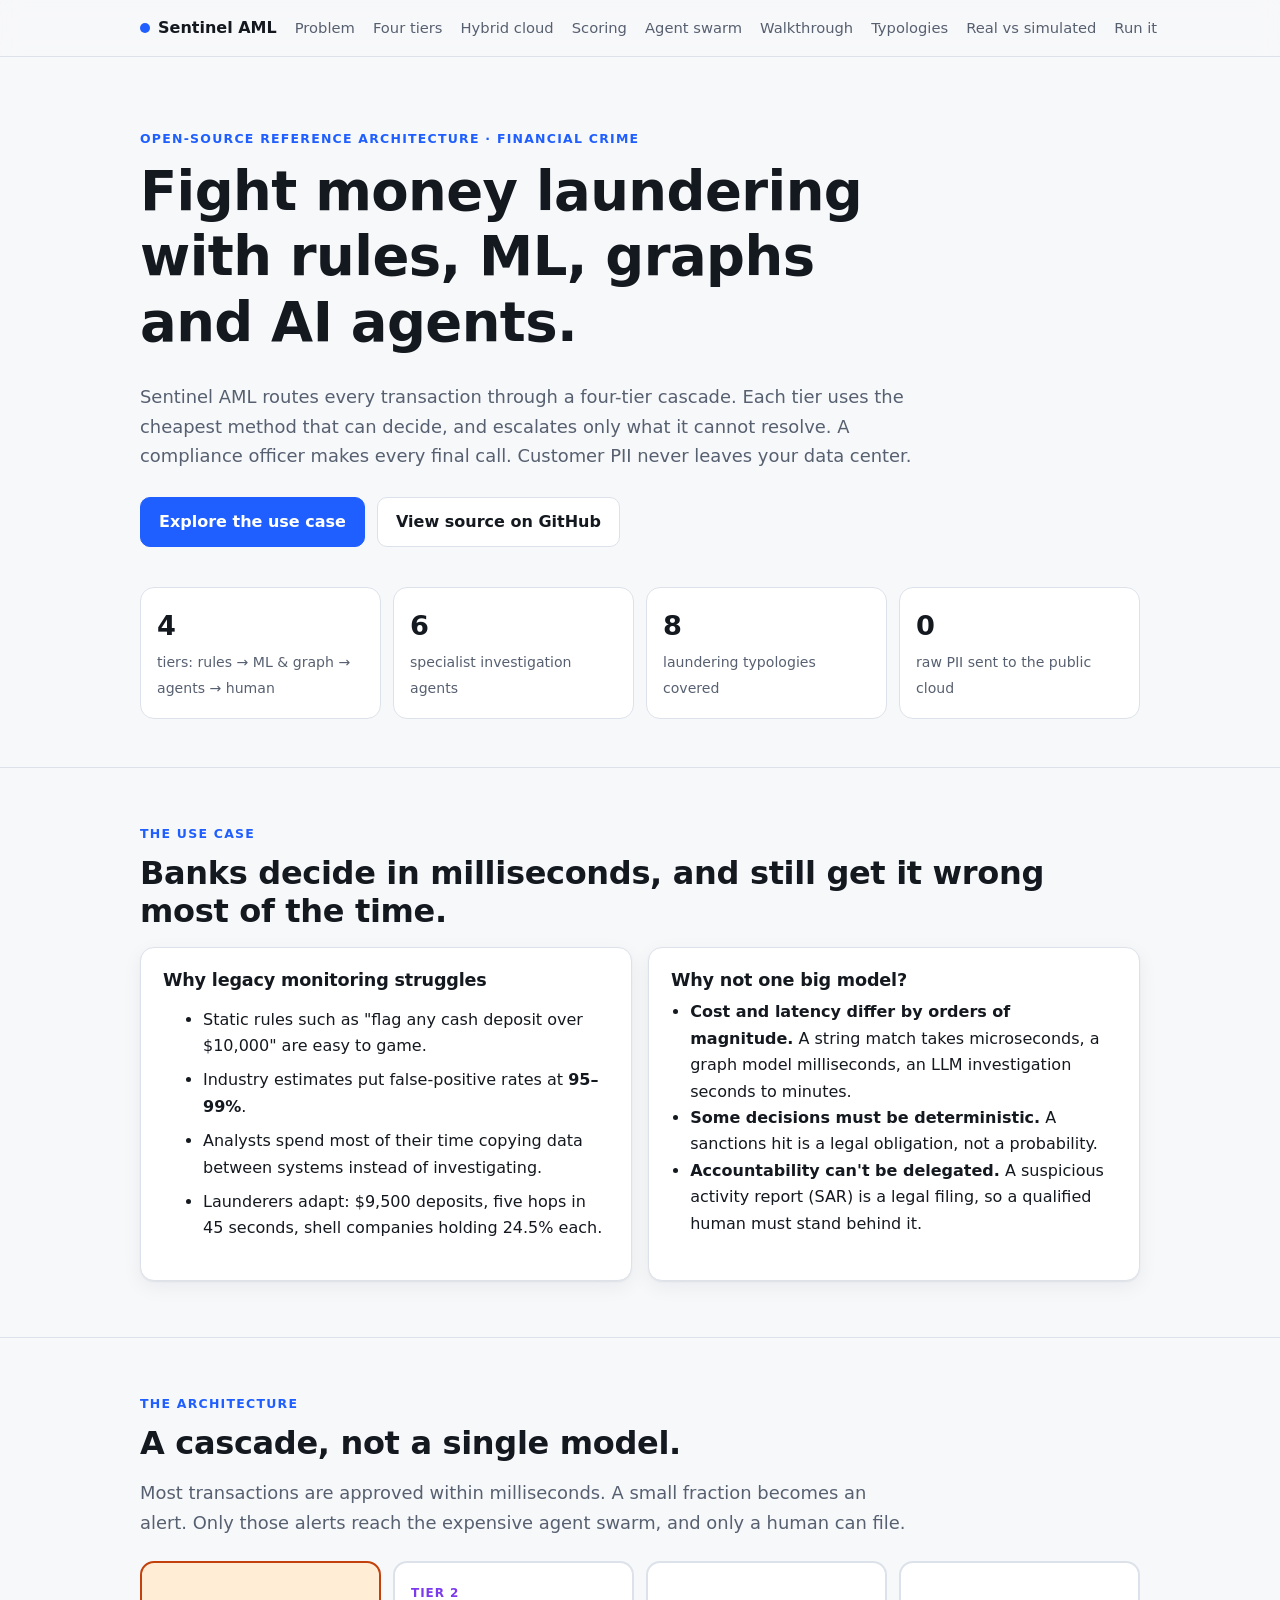
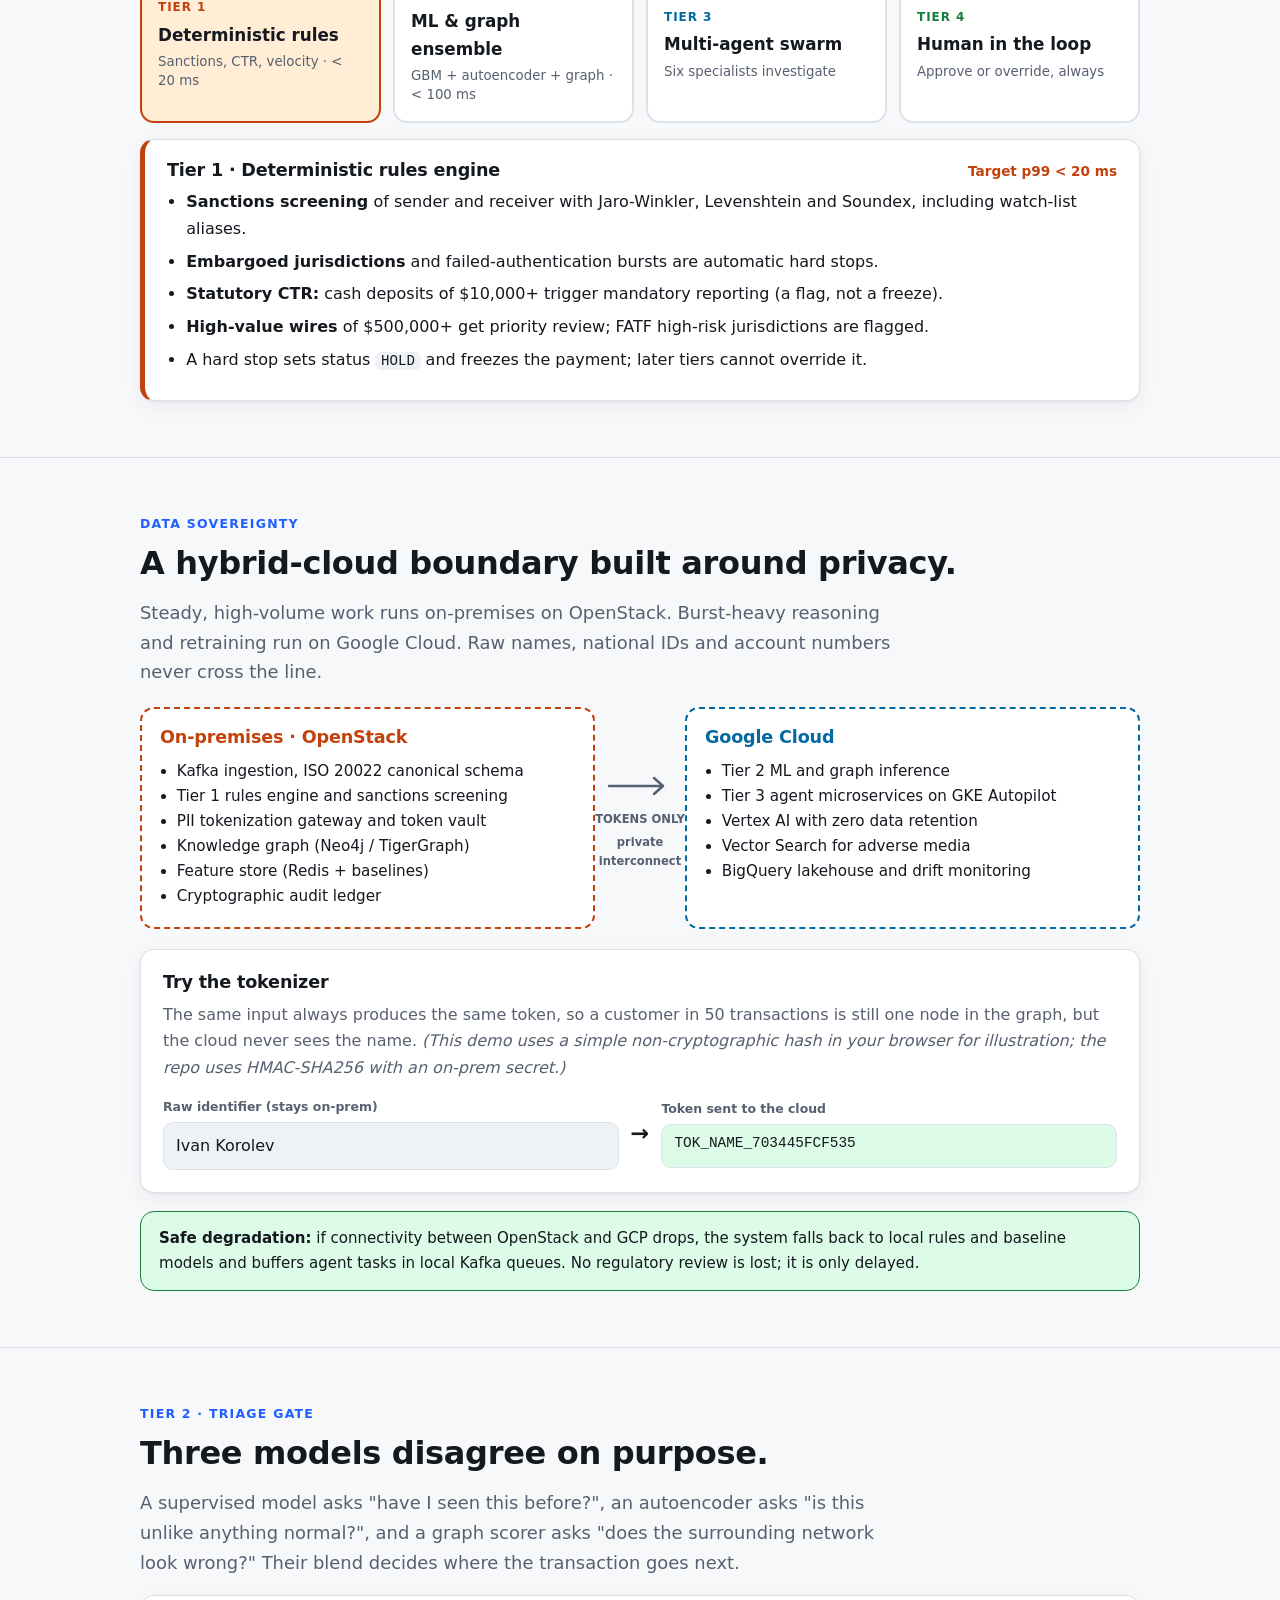
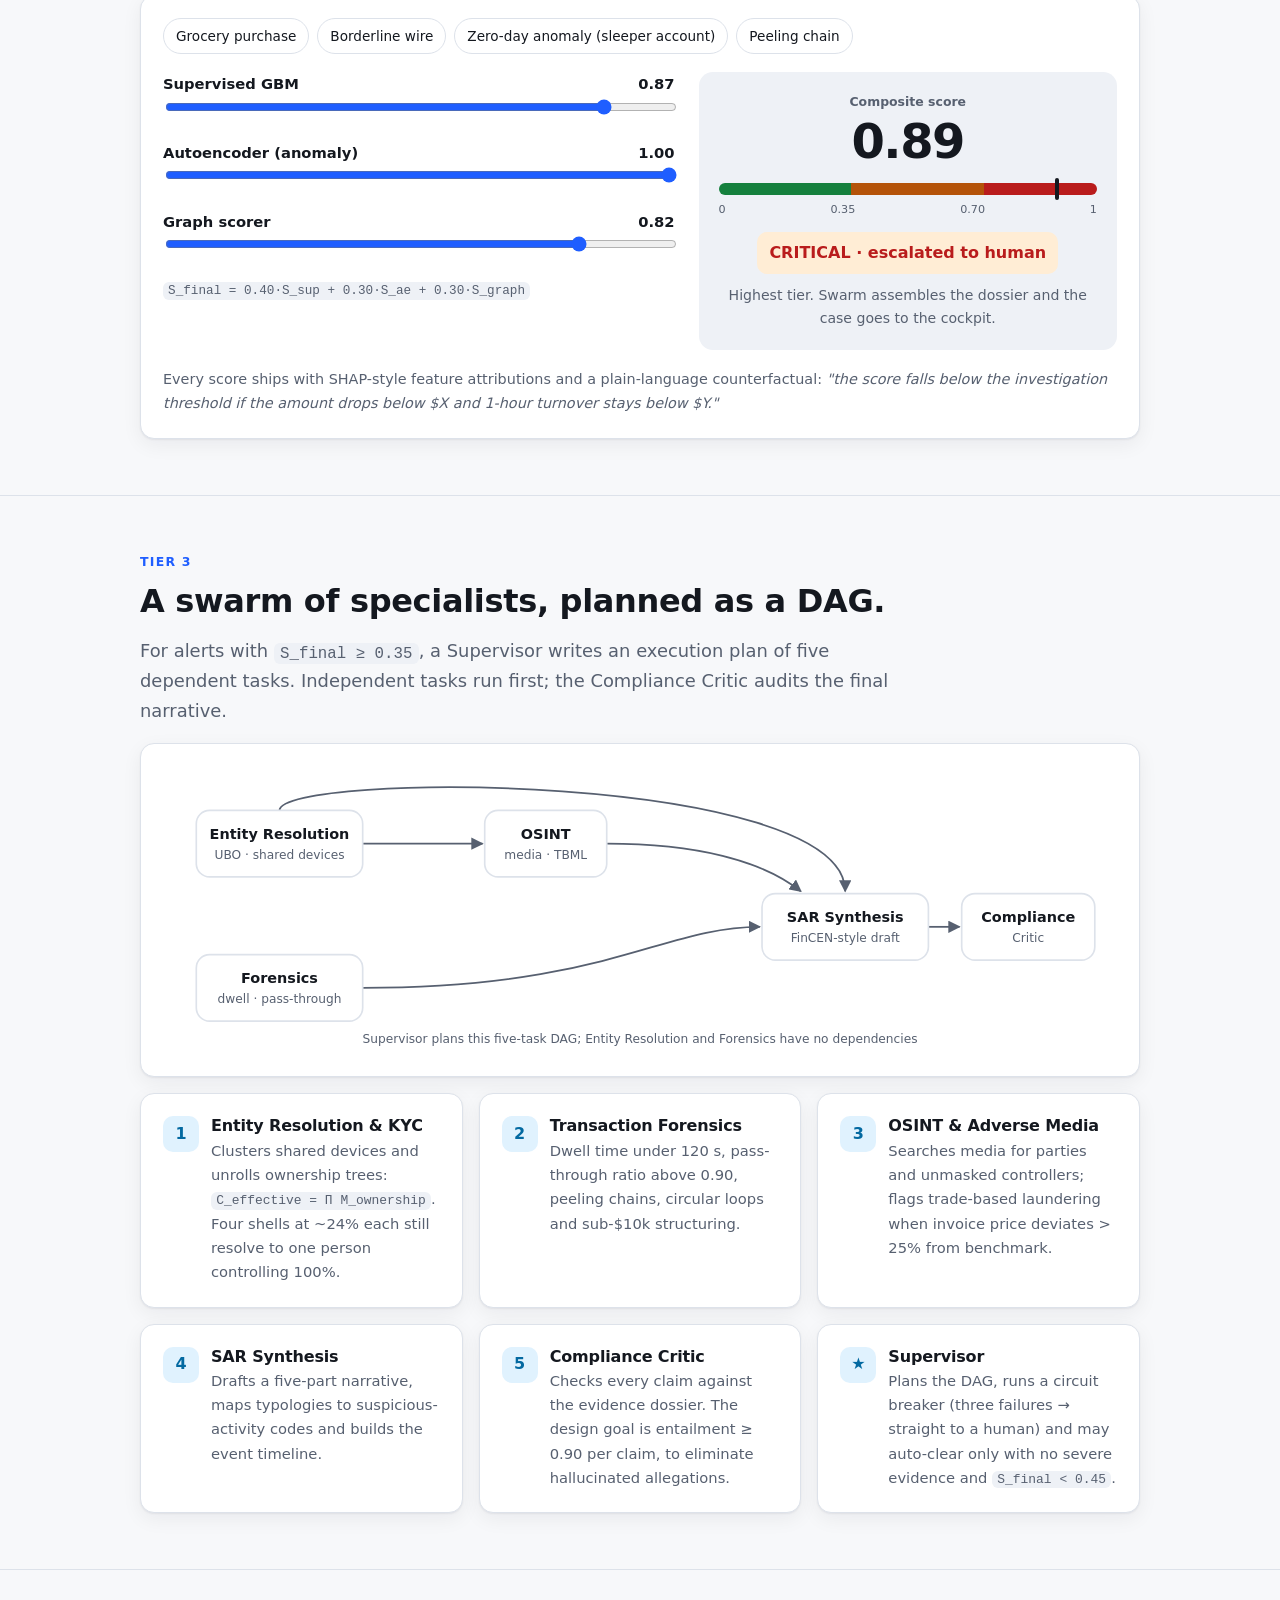
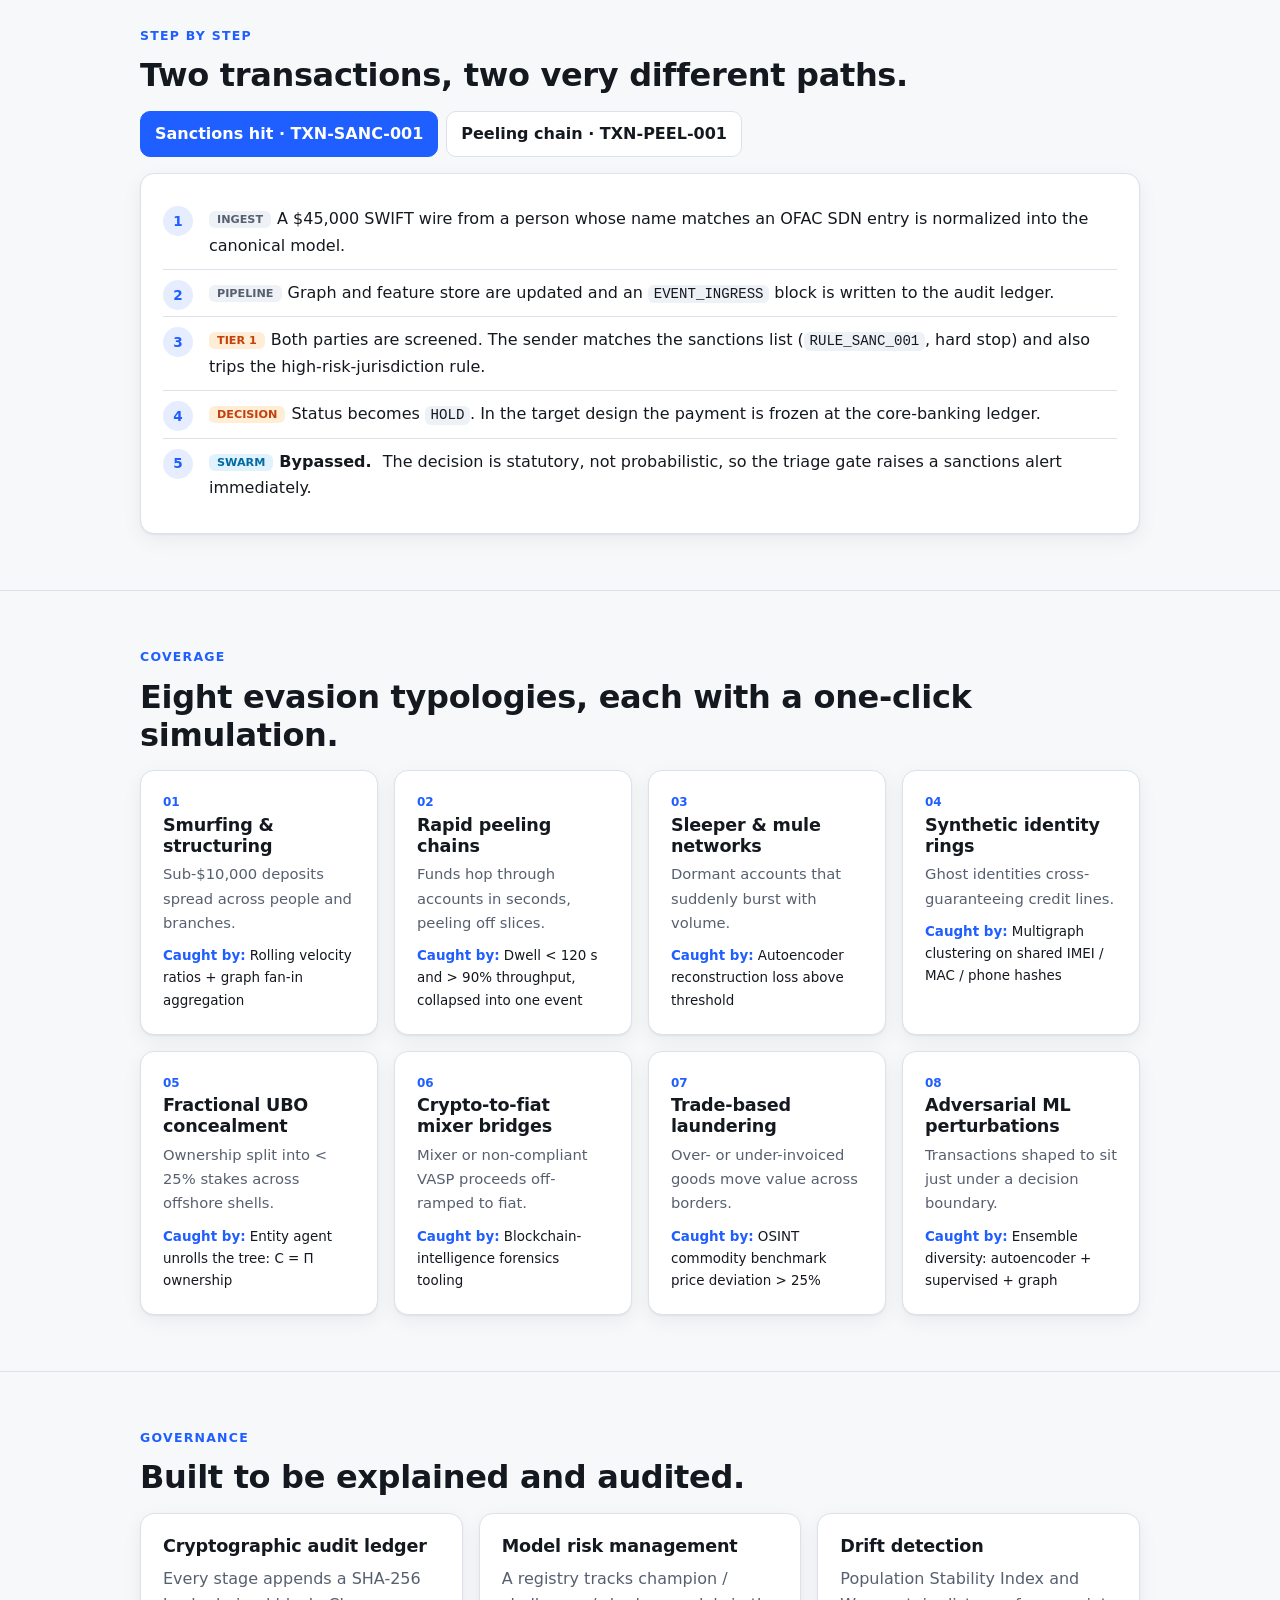
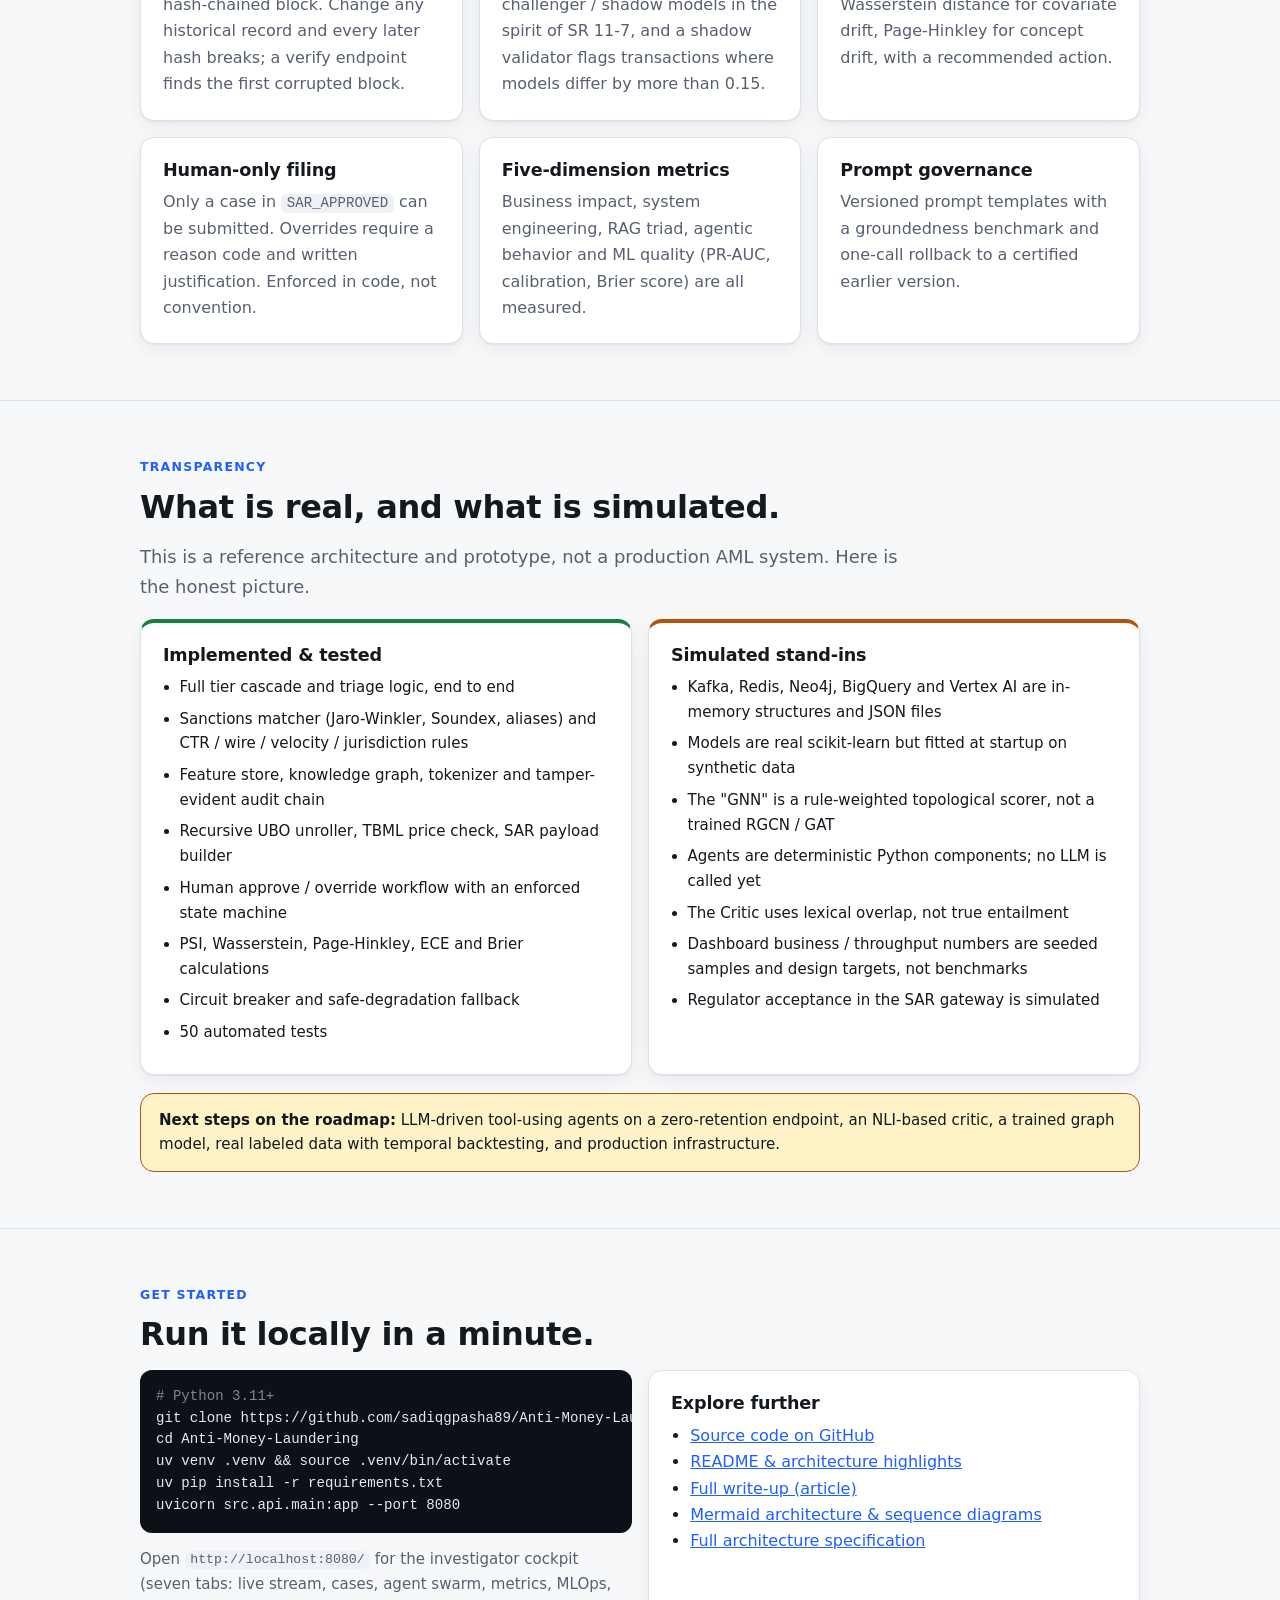
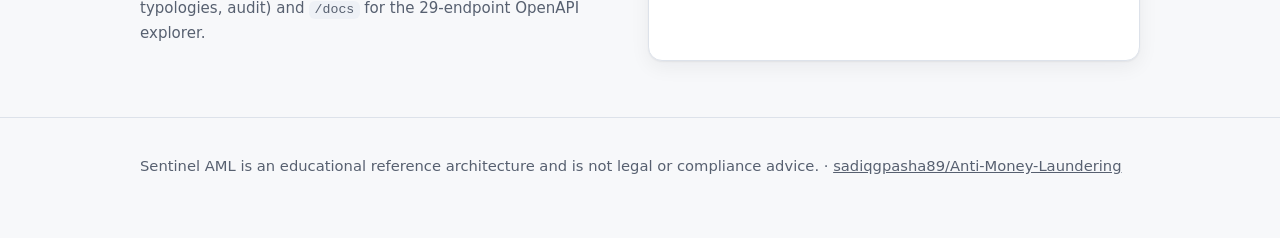
==== docs/index.html @ 888ec7c8 "Add GitHub Pages use-case site and link it from README Co-Authored-By: Claude Sonnet 5.5 <noreply@an" ====
<!doctype html>
<html lang="en">
<head>
<meta charset="utf-8">
<meta name="viewport" content="width=device-width, initial-scale=1">
<title>Sentinel AML – Hybrid Anti-Money-Laundering Architecture</title>
<meta name="description" content="Sentinel AML: a four-tier anti-money-laundering reference architecture combining a sub-20 ms rules engine, ML and graph scoring, a six-agent investigation swarm and human sign-off, with a hybrid-cloud design that keeps customer PII on-premises.">
<meta property="og:title" content="Sentinel AML – Hybrid Anti-Money-Laundering Architecture">
<meta property="og:description" content="Rules, ML, graphs and multi-agent investigators, with a human accountable at the end. Explore the use case.">
<meta property="og:type" content="website">
<style>
:root{
  --bg:#f7f8fa; --surface:#ffffff; --surface-2:#eef1f6; --text:#14181f; --muted:#576070;
  --line:#dde2ea; --accent:#1f5eff; --accent-ink:#ffffff; --accent-soft:#e6edff;
  --t1:#c2410c; --t2:#7c3aed; --t3:#0369a1; --t4:#15803d;
  --t1-soft:#ffedd5; --t2-soft:#ede9fe; --t3-soft:#e0f2fe; --t4-soft:#dcfce7;
  --warn:#b45309; --warn-soft:#fef3c7; --danger:#b91c1c;
  --radius:14px; --shadow:0 1px 2px rgba(20,24,31,.06),0 6px 20px rgba(20,24,31,.06);
}
@media (prefers-color-scheme:dark){
  :root{
    --bg:#0d1117; --surface:#161b22; --surface-2:#1e2530; --text:#e6eaf0; --muted:#97a1b0;
    --line:#2b3340; --accent:#6f9bff; --accent-ink:#0d1117; --accent-soft:#1a2a52;
    --t1:#fb923c; --t2:#a78bfa; --t3:#38bdf8; --t4:#4ade80;
    --t1-soft:#3a2312; --t2-soft:#2a2147; --t3-soft:#10303f; --t4-soft:#13321f;
    --warn:#fbbf24; --warn-soft:#3a2d0c; --danger:#f87171;
    --shadow:0 1px 2px rgba(0,0,0,.4),0 6px 20px rgba(0,0,0,.35);
  }
}
*{box-sizing:border-box}
html{scroll-behavior:smooth;scroll-padding-top:72px}
body{margin:0;background:var(--bg);color:var(--text);font:16px/1.65 system-ui,-apple-system,"Segoe UI",Roboto,Helvetica,Arial,sans-serif;-webkit-font-smoothing:antialiased}
a{color:var(--accent)}
code,kbd{font:.88em ui-monospace,SFMono-Regular,Menlo,Consolas,monospace;background:var(--surface-2);padding:.1em .4em;border-radius:6px}
.wrap{max-width:1040px;margin:0 auto;padding:0 20px}
h1,h2,h3{line-height:1.2;margin:0 0 .5em;letter-spacing:-.01em}
h2{font-size:clamp(1.5rem,3vw,2rem);margin-top:0}
h3{font-size:1.1rem}
p{margin:0 0 1em}
.eyebrow{font-size:.78rem;font-weight:700;letter-spacing:.1em;text-transform:uppercase;color:var(--accent);margin-bottom:.6rem}
.lead{font-size:1.12rem;color:var(--muted);max-width:68ch}

/* nav */
nav.top{position:sticky;top:0;z-index:20;background:color-mix(in srgb,var(--bg) 88%,transparent);backdrop-filter:blur(10px);border-bottom:1px solid var(--line)}
nav.top .wrap{display:flex;align-items:center;gap:18px;height:56px;overflow-x:auto;white-space:nowrap;scrollbar-width:none}
nav.top .brand{font-weight:800;color:var(--text);text-decoration:none;display:flex;align-items:center;gap:8px}
nav.top .brand i{width:10px;height:10px;border-radius:50%;background:var(--accent);display:inline-block}
nav.top a.l{color:var(--muted);text-decoration:none;font-size:.92rem}
nav.top a.l:hover{color:var(--text)}
nav.top .gh{margin-left:auto;background:var(--text);color:var(--bg);padding:6px 12px;border-radius:999px;font-size:.85rem;font-weight:600;text-decoration:none}

/* hero */
.hero{padding:72px 0 48px}
.hero h1{font-size:clamp(2rem,5.5vw,3.4rem);max-width:20ch}
.hero .lead{margin:1rem 0 1.6rem}
.btns{display:flex;gap:12px;flex-wrap:wrap}
.btn{display:inline-block;padding:11px 18px;border-radius:10px;font-weight:600;text-decoration:none;border:1px solid var(--line);background:var(--surface);color:var(--text)}
.btn.primary{background:var(--accent);color:var(--accent-ink);border-color:var(--accent)}
.stats{display:grid;grid-template-columns:repeat(auto-fit,minmax(160px,1fr));gap:12px;margin-top:40px}
.stat{background:var(--surface);border:1px solid var(--line);border-radius:var(--radius);padding:16px}
.stat b{display:block;font-size:1.7rem;letter-spacing:-.02em}
.stat span{color:var(--muted);font-size:.88rem}

section{padding:56px 0;border-top:1px solid var(--line)}
.card{background:var(--surface);border:1px solid var(--line);border-radius:var(--radius);padding:22px;box-shadow:var(--shadow)}
.grid{display:grid;gap:16px}
.g2{grid-template-columns:repeat(auto-fit,minmax(300px,1fr))}
.g3{grid-template-columns:repeat(auto-fit,minmax(250px,1fr))}
.g4{grid-template-columns:repeat(auto-fit,minmax(220px,1fr))}

/* problem */
.problem li{margin-bottom:.5em}
.pill{display:inline-block;font-size:.76rem;font-weight:700;padding:2px 10px;border-radius:999px;background:var(--accent-soft);color:var(--accent)}

/* cascade */
.cascade{display:grid;grid-template-columns:repeat(4,1fr);gap:12px;margin:24px 0 16px}
@media(max-width:820px){.cascade{grid-template-columns:1fr 1fr}}
@media(max-width:480px){.cascade{grid-template-columns:1fr}}
.tier{cursor:pointer;text-align:left;border:2px solid var(--line);background:var(--surface);border-radius:var(--radius);padding:16px;font:inherit;color:inherit;transition:transform .15s,border-color .15s}
.tier:hover{transform:translateY(-2px)}
.tier[aria-selected=true]{border-color:var(--c);background:var(--cs)}
.tier .n{font-size:.75rem;font-weight:800;letter-spacing:.08em;color:var(--c)}
.tier b{display:block;font-size:1.05rem;margin:2px 0 4px}
.tier small{color:var(--muted);display:block;line-height:1.4}
.tier.t1{--c:var(--t1);--cs:var(--t1-soft)}.tier.t2{--c:var(--t2);--cs:var(--t2-soft)}
.tier.t3{--c:var(--t3);--cs:var(--t3-soft)}.tier.t4{--c:var(--t4);--cs:var(--t4-soft)}
.panel{border-left:5px solid var(--c);padding:20px 22px}
.panel ul{margin:.3em 0 0;padding-left:1.2em}
.panel li{margin-bottom:.4em}
.sla{float:right;font-weight:700;font-size:.85rem;color:var(--c)}

/* boundary */
.boundary{display:grid;grid-template-columns:1fr 90px 1fr;gap:0;align-items:stretch;margin-top:20px}
@media(max-width:760px){.boundary{grid-template-columns:1fr}.bridge{padding:14px 0}.bridge svg{transform:rotate(90deg);margin:auto}}
.enclave{border:2px dashed var(--line);border-radius:var(--radius);padding:18px;background:var(--surface)}
.enclave.onprem{border-color:var(--t1)}.enclave.cloud{border-color:var(--t3)}
.enclave h3{margin-bottom:.6em}
.enclave ul{margin:0;padding-left:1.1em;font-size:.95rem}
.bridge{display:flex;flex-direction:column;align-items:center;justify-content:center;text-align:center;font-size:.72rem;font-weight:700;color:var(--muted);gap:4px}
.lock{font-weight:700}

.tokdemo{display:grid;grid-template-columns:1fr auto 1fr;gap:12px;align-items:center;margin-top:16px}
@media(max-width:640px){.tokdemo{grid-template-columns:1fr}.tokdemo .arrow{transform:rotate(90deg);justify-self:center}}
.tokdemo input{width:100%;padding:10px 12px;border-radius:10px;border:1px solid var(--line);background:var(--surface-2);color:var(--text);font:inherit}
.tokout{padding:10px 12px;border-radius:10px;border:1px solid var(--line);background:var(--t4-soft);font:.9rem ui-monospace,Menlo,Consolas,monospace;word-break:break-all;min-height:44px}
.label{font-size:.78rem;color:var(--muted);font-weight:600;margin-bottom:4px;display:block}

/* score calc */
.calc{display:grid;grid-template-columns:1.1fr .9fr;gap:24px}
@media(max-width:760px){.calc{grid-template-columns:1fr}}
.slider{margin-bottom:18px}
.slider .row{display:flex;justify-content:space-between;font-weight:600;font-size:.92rem}
.slider input{width:100%;accent-color:var(--accent)}
.result{background:var(--surface-2);border-radius:var(--radius);padding:20px;text-align:center}
.result .score{font-size:3rem;font-weight:800;letter-spacing:-.03em;line-height:1}
.result .route{margin-top:12px;font-weight:700;padding:8px 12px;border-radius:10px;display:inline-block}
.meter{height:12px;border-radius:99px;background:linear-gradient(90deg,var(--t4) 0 35%,var(--warn) 35% 70%,var(--danger) 70% 100%);position:relative;margin:18px 0 6px}
.meter i{position:absolute;top:-5px;width:4px;height:22px;background:var(--text);border-radius:2px;transform:translateX(-2px);transition:left .15s}
.ticks{display:flex;justify-content:space-between;font-size:.7rem;color:var(--muted)}
.presets{display:flex;gap:8px;flex-wrap:wrap;margin-bottom:18px}
.chip{border:1px solid var(--line);background:var(--surface);color:var(--text);border-radius:999px;padding:6px 12px;font:inherit;font-size:.85rem;cursor:pointer}
.chip:hover{border-color:var(--accent)}

/* DAG */
.dag{width:100%;height:auto;display:block}
.dag text{fill:var(--text);font:600 13px system-ui,sans-serif}
.dag .sub{font-weight:400;font-size:11px;fill:var(--muted)}
.dag rect{fill:var(--surface);stroke:var(--line);stroke-width:1.5}
.dag .e{stroke:var(--muted);stroke-width:1.6;fill:none}
.dag marker path{fill:var(--muted)}
.agent{display:flex;gap:12px}
.agent .ic{flex:none;width:36px;height:36px;border-radius:10px;background:var(--t3-soft);color:var(--t3);display:grid;place-items:center;font-weight:800}
.agent h3{margin:0 0 .2em;font-size:1rem}
.agent p{margin:0;color:var(--muted);font-size:.92rem}

/* walkthrough */
.tabs{display:flex;gap:8px;margin-bottom:16px;flex-wrap:wrap}
.tabs button{border:1px solid var(--line);background:var(--surface);color:var(--text);padding:9px 14px;border-radius:10px;font:inherit;font-weight:600;cursor:pointer}
.tabs button[aria-selected=true]{background:var(--accent);color:var(--accent-ink);border-color:var(--accent)}
.steps{list-style:none;margin:0;padding:0;counter-reset:s}
.steps li{counter-increment:s;position:relative;padding:10px 0 10px 46px;border-bottom:1px solid var(--line)}
.steps li:last-child{border-bottom:0}
.steps li::before{content:counter(s);position:absolute;left:0;top:10px;width:30px;height:30px;border-radius:50%;background:var(--accent-soft);color:var(--accent);display:grid;place-items:center;font-weight:700;font-size:.85rem}
.steps li b{display:inline-block;margin-right:6px}
.tag{font-size:.7rem;font-weight:800;padding:2px 8px;border-radius:6px;margin-right:6px;vertical-align:1px}
.tag.t1{background:var(--t1-soft);color:var(--t1)}.tag.t2{background:var(--t2-soft);color:var(--t2)}
.tag.t3{background:var(--t3-soft);color:var(--t3)}.tag.t4{background:var(--t4-soft);color:var(--t4)}
.tag.p{background:var(--surface-2);color:var(--muted)}

/* typologies */
.typ{cursor:default}
.typ .num{font-size:.75rem;font-weight:800;color:var(--accent)}
.typ h3{margin:.1em 0 .3em}
.typ p{color:var(--muted);font-size:.92rem;margin:0}
.typ .catch{margin-top:10px;font-size:.84rem;color:var(--text)}
.typ .catch b{color:var(--accent)}

/* honesty */
.cols{display:grid;grid-template-columns:1fr 1fr;gap:16px}
@media(max-width:760px){.cols{grid-template-columns:1fr}}
.real{border-top:4px solid var(--t4)}.sim{border-top:4px solid var(--warn)}
.cols ul{padding-left:1.1em;margin:.4em 0 0;font-size:.94rem}
.cols li{margin-bottom:.45em}
.notice{background:var(--warn-soft);border:1px solid var(--warn);color:var(--text);border-radius:var(--radius);padding:14px 18px;margin-top:18px;font-size:.94rem}

pre{background:#0d1117;color:#e6eaf0;padding:16px;border-radius:12px;overflow-x:auto;font-size:.88rem;line-height:1.55;margin:0 0 1em}
pre .c{color:#7d8795}
footer{border-top:1px solid var(--line);padding:36px 0 60px;color:var(--muted);font-size:.92rem}
footer a{color:var(--muted)}
.sr{position:absolute;left:-9999px}
@media(prefers-reduced-motion:reduce){*{transition:none!important;scroll-behavior:auto!important}}
</style>
</head>
<body>

<nav class="top" aria-label="Page sections">
  <div class="wrap">
    <a class="brand" href="#top"><i></i>Sentinel AML</a>
    <a class="l" href="#problem">Problem</a>
    <a class="l" href="#cascade">Four tiers</a>
    <a class="l" href="#hybrid">Hybrid cloud</a>
    <a class="l" href="#scoring">Scoring</a>
    <a class="l" href="#swarm">Agent swarm</a>
    <a class="l" href="#walkthrough">Walkthrough</a>
    <a class="l" href="#typologies">Typologies</a>
    <a class="l" href="#honesty">Real vs simulated</a>
    <a class="l" href="#run">Run it</a>
    <a class="gh" href="https://github.com/sadiqgpasha89/Anti-Money-Laundering">GitHub</a>
  </div>
</nav>

<header class="hero" id="top">
  <div class="wrap">
    <div class="eyebrow">Open-source reference architecture · Financial crime</div>
    <h1>Fight money laundering with rules, ML, graphs and AI agents.</h1>
    <p class="lead">Sentinel AML routes every transaction through a four-tier cascade. Each tier uses the cheapest method that can decide, and escalates only what it cannot resolve. A compliance officer makes every final call. Customer PII never leaves your data center.</p>
    <div class="btns">
      <a class="btn primary" href="#cascade">Explore the use case</a>
      <a class="btn" href="https://github.com/sadiqgpasha89/Anti-Money-Laundering">View source on GitHub</a>
    </div>
    <div class="stats">
      <div class="stat"><b>4</b><span>tiers: rules → ML &amp; graph → agents → human</span></div>
      <div class="stat"><b>6</b><span>specialist investigation agents</span></div>
      <div class="stat"><b>8</b><span>laundering typologies covered</span></div>
      <div class="stat"><b>0</b><span>raw PII sent to the public cloud</span></div>
    </div>
  </div>
</header>

<section id="problem">
  <div class="wrap">
    <div class="eyebrow">The use case</div>
    <h2>Banks decide in milliseconds, and still get it wrong most of the time.</h2>
    <div class="grid g2">
      <div class="card problem">
        <h3>Why legacy monitoring struggles</h3>
        <ul>
          <li>Static rules such as "flag any cash deposit over $10,000" are easy to game.</li>
          <li>Industry estimates put false-positive rates at <b>95–99%</b>.</li>
          <li>Analysts spend most of their time copying data between systems instead of investigating.</li>
          <li>Launderers adapt: $9,500 deposits, five hops in 45 seconds, shell companies holding 24.5% each.</li>
        </ul>
      </div>
      <div class="card">
        <h3>Why not one big model?</h3>
        <ul style="padding-left:1.2em;margin:0">
          <li><b>Cost and latency differ by orders of magnitude.</b> A string match takes microseconds, a graph model milliseconds, an LLM investigation seconds to minutes.</li>
          <li><b>Some decisions must be deterministic.</b> A sanctions hit is a legal obligation, not a probability.</li>
          <li><b>Accountability can't be delegated.</b> A suspicious activity report (SAR) is a legal filing, so a qualified human must stand behind it.</li>
        </ul>
      </div>
    </div>
  </div>
</section>

<section id="cascade">
  <div class="wrap">
    <div class="eyebrow">The architecture</div>
    <h2>A cascade, not a single model.</h2>
    <p class="lead">Most transactions are approved within milliseconds. A small fraction becomes an alert. Only those alerts reach the expensive agent swarm, and only a human can file.</p>

    <div class="cascade" role="tablist" aria-label="Defense tiers">
      <button class="tier t1" role="tab" aria-selected="true" data-tier="0"><span class="n">TIER 1</span><b>Deterministic rules</b><small>Sanctions, CTR, velocity · &lt; 20 ms</small></button>
      <button class="tier t2" role="tab" aria-selected="false" data-tier="1"><span class="n">TIER 2</span><b>ML &amp; graph ensemble</b><small>GBM + autoencoder + graph · &lt; 100 ms</small></button>
      <button class="tier t3" role="tab" aria-selected="false" data-tier="2"><span class="n">TIER 3</span><b>Multi-agent swarm</b><small>Six specialists investigate</small></button>
      <button class="tier t4" role="tab" aria-selected="false" data-tier="3"><span class="n">TIER 4</span><b>Human in the loop</b><small>Approve or override, always</small></button>
    </div>
    <div class="card panel" id="tierPanel" role="tabpanel" aria-live="polite"></div>
  </div>
</section>

<section id="hybrid">
  <div class="wrap">
    <div class="eyebrow">Data sovereignty</div>
    <h2>A hybrid-cloud boundary built around privacy.</h2>
    <p class="lead">Steady, high-volume work runs on-premises on OpenStack. Burst-heavy reasoning and retraining run on Google Cloud. Raw names, national IDs and account numbers never cross the line.</p>

    <div class="boundary">
      <div class="enclave onprem">
        <h3 style="color:var(--t1)">On-premises · OpenStack</h3>
        <ul>
          <li>Kafka ingestion, ISO 20022 canonical schema</li>
          <li>Tier 1 rules engine and sanctions screening</li>
          <li>PII tokenization gateway and token vault</li>
          <li>Knowledge graph (Neo4j / TigerGraph)</li>
          <li>Feature store (Redis + baselines)</li>
          <li>Cryptographic audit ledger</li>
        </ul>
      </div>
      <div class="bridge" aria-hidden="true">
        <svg width="70" height="40" viewBox="0 0 70 40"><path d="M4 20h54m0 0-9-8m9 8-9 8" fill="none" stroke="currentColor" stroke-width="2.5" stroke-linecap="round" stroke-linejoin="round"/></svg>
        <span class="lock">TOKENS ONLY</span>
        <span>private interconnect</span>
      </div>
      <div class="enclave cloud">
        <h3 style="color:var(--t3)">Google Cloud</h3>
        <ul>
          <li>Tier 2 ML and graph inference</li>
          <li>Tier 3 agent microservices on GKE Autopilot</li>
          <li>Vertex AI with zero data retention</li>
          <li>Vector Search for adverse media</li>
          <li>BigQuery lakehouse and drift monitoring</li>
        </ul>
      </div>
    </div>

    <div class="card" style="margin-top:20px">
      <h3>Try the tokenizer</h3>
      <p style="color:var(--muted);margin-bottom:6px">The same input always produces the same token, so a customer in 50 transactions is still one node in the graph, but the cloud never sees the name. <i>(This demo uses a simple non-cryptographic hash in your browser for illustration; the repo uses HMAC-SHA256 with an on-prem secret.)</i></p>
      <div class="tokdemo">
        <div><label class="label" for="pii">Raw identifier (stays on-prem)</label><input id="pii" value="Ivan Korolev" autocomplete="off"></div>
        <div class="arrow" aria-hidden="true" style="font-weight:800;font-size:1.4rem">→</div>
        <div><span class="label">Token sent to the cloud</span><div class="tokout" id="tok" aria-live="polite"></div></div>
      </div>
    </div>

    <div class="notice" style="background:var(--t4-soft);border-color:var(--t4)">
      <b>Safe degradation:</b> if connectivity between OpenStack and GCP drops, the system falls back to local rules and baseline models and buffers agent tasks in local Kafka queues. No regulatory review is lost; it is only delayed.
    </div>
  </div>
</section>

<section id="scoring">
  <div class="wrap">
    <div class="eyebrow">Tier 2 · Triage gate</div>
    <h2>Three models disagree on purpose.</h2>
    <p class="lead">A supervised model asks "have I seen this before?", an autoencoder asks "is this unlike anything normal?", and a graph scorer asks "does the surrounding network look wrong?" Their blend decides where the transaction goes next.</p>

    <div class="card">
      <div class="presets" aria-label="Example scenarios">
        <button class="chip" data-p="0.05,0.10,0.05">Grocery purchase</button>
        <button class="chip" data-p="0.55,0.40,0.20">Borderline wire</button>
        <button class="chip" data-p="0.50,1.00,0.05">Zero-day anomaly (sleeper account)</button>
        <button class="chip" data-p="0.87,1.00,0.82">Peeling chain</button>
      </div>
      <div class="calc">
        <div>
          <div class="slider"><div class="row"><label for="s1">Supervised GBM</label><span id="v1"></span></div><input id="s1" type="range" min="0" max="1" step="0.01" value="0.87"></div>
          <div class="slider"><div class="row"><label for="s2">Autoencoder (anomaly)</label><span id="v2"></span></div><input id="s2" type="range" min="0" max="1" step="0.01" value="1"></div>
          <div class="slider"><div class="row"><label for="s3">Graph scorer</label><span id="v3"></span></div><input id="s3" type="range" min="0" max="1" step="0.01" value="0.82"></div>
          <p style="color:var(--muted);font-size:.9rem;margin:0"><code>S_final = 0.40·S_sup + 0.30·S_ae + 0.30·S_graph</code></p>
        </div>
        <div class="result">
          <div class="label">Composite score</div>
          <div class="score" id="final">0.89</div>
          <div class="meter"><i id="needle"></i></div>
          <div class="ticks"><span>0</span><span>0.35</span><span>0.70</span><span>1</span></div>
          <div class="route" id="route"></div>
          <p id="routeNote" style="color:var(--muted);font-size:.88rem;margin:10px 0 0"></p>
        </div>
      </div>
      <p style="color:var(--muted);font-size:.9rem;margin:18px 0 0">Every score ships with SHAP-style feature attributions and a plain-language counterfactual: <i>"the score falls below the investigation threshold if the amount drops below $X and 1-hour turnover stays below $Y."</i></p>
    </div>
  </div>
</section>

<section id="swarm">
  <div class="wrap">
    <div class="eyebrow">Tier 3</div>
    <h2>A swarm of specialists, planned as a DAG.</h2>
    <p class="lead">For alerts with <code>S_final ≥ 0.35</code>, a Supervisor writes an execution plan of five dependent tasks. Independent tasks run first; the Compliance Critic audits the final narrative.</p>

    <div class="card" style="margin-bottom:16px">
      <svg class="dag" viewBox="0 -10 860 260" role="img" aria-label="Task graph: Entity Resolution and Forensics run first; OSINT depends on Entity Resolution; SAR Synthesis depends on all three; Compliance Critic audits SAR Synthesis.">
        <defs><marker id="ah" viewBox="0 0 10 10" refX="9" refY="5" markerWidth="7" markerHeight="7" orient="auto"><path d="M0 0 10 5 0 10z"/></marker></defs>
        <path class="e" d="M180 60 L288 60" marker-end="url(#ah)"/>
        <path class="e" d="M400 60 C480 60 540 75 575 103" marker-end="url(#ah)"/>
        <path class="e" d="M105 30 C105 -5 615 -5 615 103" marker-end="url(#ah)"/>
        <path class="e" d="M180 190 C400 190 450 135 538 135" marker-end="url(#ah)"/>
        <path class="e" d="M690 135 L718 135" marker-end="url(#ah)"/>
        <rect x="30" y="30" width="150" height="60" rx="12"/><text x="105" y="56" text-anchor="middle">Entity Resolution</text><text class="sub" x="105" y="74" text-anchor="middle">UBO · shared devices</text>
        <rect x="290" y="30" width="110" height="60" rx="12"/><text x="345" y="56" text-anchor="middle">OSINT</text><text class="sub" x="345" y="74" text-anchor="middle">media · TBML</text>
        <rect x="30" y="160" width="150" height="60" rx="12"/><text x="105" y="186" text-anchor="middle">Forensics</text><text class="sub" x="105" y="204" text-anchor="middle">dwell · pass-through</text>
        <rect x="540" y="105" width="150" height="60" rx="12"/><text x="615" y="131" text-anchor="middle">SAR Synthesis</text><text class="sub" x="615" y="149" text-anchor="middle">FinCEN-style draft</text>
        <rect x="720" y="105" width="120" height="60" rx="12"/><text x="780" y="131" text-anchor="middle">Compliance</text><text class="sub" x="780" y="149" text-anchor="middle">Critic</text>
        <text class="sub" x="430" y="240" text-anchor="middle">Supervisor plans this five-task DAG; Entity Resolution and Forensics have no dependencies</text>
      </svg>
    </div>

    <div class="grid g3">
      <div class="card agent"><div class="ic">1</div><div><h3>Entity Resolution &amp; KYC</h3><p>Clusters shared devices and unrolls ownership trees: <code>C_effective = Π M_ownership</code>. Four shells at ~24% each still resolve to one person controlling 100%.</p></div></div>
      <div class="card agent"><div class="ic">2</div><div><h3>Transaction Forensics</h3><p>Dwell time under 120 s, pass-through ratio above 0.90, peeling chains, circular loops and sub-$10k structuring.</p></div></div>
      <div class="card agent"><div class="ic">3</div><div><h3>OSINT &amp; Adverse Media</h3><p>Searches media for parties and unmasked controllers; flags trade-based laundering when invoice price deviates &gt; 25% from benchmark.</p></div></div>
      <div class="card agent"><div class="ic">4</div><div><h3>SAR Synthesis</h3><p>Drafts a five-part narrative, maps typologies to suspicious-activity codes and builds the event timeline.</p></div></div>
      <div class="card agent"><div class="ic">5</div><div><h3>Compliance Critic</h3><p>Checks every claim against the evidence dossier. The design goal is entailment ≥ 0.90 per claim, to eliminate hallucinated allegations.</p></div></div>
      <div class="card agent"><div class="ic">★</div><div><h3>Supervisor</h3><p>Plans the DAG, runs a circuit breaker (three failures → straight to a human) and may auto-clear only with no severe evidence and <code>S_final &lt; 0.45</code>.</p></div></div>
    </div>
  </div>
</section>

<section id="walkthrough">
  <div class="wrap">
    <div class="eyebrow">Step by step</div>
    <h2>Two transactions, two very different paths.</h2>
    <div class="tabs" role="tablist" aria-label="Walkthrough scenarios">
      <button role="tab" aria-selected="true" data-w="0">Sanctions hit · TXN-SANC-001</button>
      <button role="tab" aria-selected="false" data-w="1">Peeling chain · TXN-PEEL-001</button>
    </div>
    <div class="card"><ol class="steps" id="steps" aria-live="polite"></ol></div>
  </div>
</section>

<section id="typologies">
  <div class="wrap">
    <div class="eyebrow">Coverage</div>
    <h2>Eight evasion typologies, each with a one-click simulation.</h2>
    <div class="grid g4" id="typGrid"></div>
  </div>
</section>

<section id="governance">
  <div class="wrap">
    <div class="eyebrow">Governance</div>
    <h2>Built to be explained and audited.</h2>
    <div class="grid g3">
      <div class="card"><h3>Cryptographic audit ledger</h3><p style="color:var(--muted);margin:0">Every stage appends a SHA-256 hash-chained block. Change any historical record and every later hash breaks; a verify endpoint finds the first corrupted block.</p></div>
      <div class="card"><h3>Model risk management</h3><p style="color:var(--muted);margin:0">A registry tracks champion / challenger / shadow models in the spirit of SR 11-7, and a shadow validator flags transactions where models differ by more than 0.15.</p></div>
      <div class="card"><h3>Drift detection</h3><p style="color:var(--muted);margin:0">Population Stability Index and Wasserstein distance for covariate drift, Page-Hinkley for concept drift, with a recommended action.</p></div>
      <div class="card"><h3>Human-only filing</h3><p style="color:var(--muted);margin:0">Only a case in <code>SAR_APPROVED</code> can be submitted. Overrides require a reason code and written justification. Enforced in code, not convention.</p></div>
      <div class="card"><h3>Five-dimension metrics</h3><p style="color:var(--muted);margin:0">Business impact, system engineering, RAG triad, agentic behavior and ML quality (PR-AUC, calibration, Brier score) are all measured.</p></div>
      <div class="card"><h3>Prompt governance</h3><p style="color:var(--muted);margin:0">Versioned prompt templates with a groundedness benchmark and one-call rollback to a certified earlier version.</p></div>
    </div>
  </div>
</section>

<section id="honesty">
  <div class="wrap">
    <div class="eyebrow">Transparency</div>
    <h2>What is real, and what is simulated.</h2>
    <p class="lead">This is a reference architecture and prototype, not a production AML system. Here is the honest picture.</p>
    <div class="cols">
      <div class="card real">
        <h3>Implemented &amp; tested</h3>
        <ul>
          <li>Full tier cascade and triage logic, end to end</li>
          <li>Sanctions matcher (Jaro-Winkler, Soundex, aliases) and CTR / wire / velocity / jurisdiction rules</li>
          <li>Feature store, knowledge graph, tokenizer and tamper-evident audit chain</li>
          <li>Recursive UBO unroller, TBML price check, SAR payload builder</li>
          <li>Human approve / override workflow with an enforced state machine</li>
          <li>PSI, Wasserstein, Page-Hinkley, ECE and Brier calculations</li>
          <li>Circuit breaker and safe-degradation fallback</li>
          <li>50 automated tests</li>
        </ul>
      </div>
      <div class="card sim">
        <h3>Simulated stand-ins</h3>
        <ul>
          <li>Kafka, Redis, Neo4j, BigQuery and Vertex AI are in-memory structures and JSON files</li>
          <li>Models are real scikit-learn but fitted at startup on synthetic data</li>
          <li>The "GNN" is a rule-weighted topological scorer, not a trained RGCN / GAT</li>
          <li>Agents are deterministic Python components; no LLM is called yet</li>
          <li>The Critic uses lexical overlap, not true entailment</li>
          <li>Dashboard business / throughput numbers are seeded samples and design targets, not benchmarks</li>
          <li>Regulator acceptance in the SAR gateway is simulated</li>
        </ul>
      </div>
    </div>
    <div class="notice"><b>Next steps on the roadmap:</b> LLM-driven tool-using agents on a zero-retention endpoint, an NLI-based critic, a trained graph model, real labeled data with temporal backtesting, and production infrastructure.</div>
  </div>
</section>

<section id="run">
  <div class="wrap">
    <div class="eyebrow">Get started</div>
    <h2>Run it locally in a minute.</h2>
    <div class="grid g2">
      <div>
<pre><span class="c"># Python 3.11+</span>
git clone https://github.com/sadiqgpasha89/Anti-Money-Laundering.git
cd Anti-Money-Laundering
uv venv .venv &amp;&amp; source .venv/bin/activate
uv pip install -r requirements.txt
uvicorn src.api.main:app --port 8080</pre>
        <p style="color:var(--muted);font-size:.94rem">Open <code>http://localhost:8080/</code> for the investigator cockpit (seven tabs: live stream, cases, agent swarm, metrics, MLOps, typologies, audit) and <code>/docs</code> for the 29-endpoint OpenAPI explorer.</p>
      </div>
      <div class="card">
        <h3>Explore further</h3>
        <ul style="padding-left:1.2em;margin:0">
          <li><a href="https://github.com/sadiqgpasha89/Anti-Money-Laundering">Source code on GitHub</a></li>
          <li><a href="https://github.com/sadiqgpasha89/Anti-Money-Laundering/blob/main/README.md">README &amp; architecture highlights</a></li>
          <li><a href="https://github.com/sadiqgpasha89/Anti-Money-Laundering/blob/main/medium-article-aml.md">Full write-up (article)</a></li>
          <li><a href="https://github.com/sadiqgpasha89/Anti-Money-Laundering/blob/main/aml-diagrams.md">Mermaid architecture &amp; sequence diagrams</a></li>
          <li><a href="https://github.com/sadiqgpasha89/Anti-Money-Laundering/blob/main/anti_money_laundering_aml_hybrid_architecture_specification.md">Full architecture specification</a></li>
        </ul>
      </div>
    </div>
  </div>
</section>

<footer>
  <div class="wrap">
    Sentinel AML is an educational reference architecture and is not legal or compliance advice.
    · <a href="https://github.com/sadiqgpasha89/Anti-Money-Laundering">sadiqgpasha89/Anti-Money-Laundering</a>
  </div>
</footer>

<script>
(function(){
  // ---- Tier panels
  var tiers=[
    {c:'t1',sla:'Target p99 &lt; 20 ms',title:'Tier 1 · Deterministic rules engine',items:[
      '<b>Sanctions screening</b> of sender and receiver with Jaro-Winkler, Levenshtein and Soundex, including watch-list aliases.',
      '<b>Embargoed jurisdictions</b> and failed-authentication bursts are automatic hard stops.',
      '<b>Statutory CTR:</b> cash deposits of $10,000+ trigger mandatory reporting (a flag, not a freeze).',
      '<b>High-value wires</b> of $500,000+ get priority review; FATF high-risk jurisdictions are flagged.',
      'A hard stop sets status <code>HOLD</code> and freezes the payment; later tiers cannot override it.']},
    {c:'t2',sla:'Target p99 &lt; 100 ms',title:'Tier 2 · ML &amp; graph inference',items:[
      '<b>Supervised gradient boosting</b> recognizes known laundering patterns.',
      '<b>Autoencoder</b> trained on normal behavior catches zero-day patterns and sleeper accounts.',
      '<b>Graph scorer</b> looks at shared-device rings, circular flows, peeling chains, fan-in / fan-out hubs and PageRank.',
      'Blended into a calibrated <code>S_final</code>; below 0.35 the transaction is approved with no alert.',
      'Every score comes with SHAP-style attributions and a counterfactual explanation.']},
    {c:'t3',sla:'Alerts with S_final ≥ 0.35',title:'Tier 3 · Multi-agent investigation swarm',items:[
      'A <b>Supervisor</b> plans a five-task DAG; Entity Resolution and Forensics run first, then OSINT, SAR synthesis and the Critic.',
      'Agents unroll hidden ownership, trace fund flows, check adverse media and draft a FinCEN-style SAR narrative.',
      'The <b>Compliance Critic</b> checks each claim against evidence to prevent hallucinated allegations.',
      'A <b>circuit breaker</b> routes straight to a human after three agent failures, so a broken agent can slow things down but never silently drop a case.']},
    {c:'t4',sla:'Every escalation',title:'Tier 4 · Human-in-the-loop cockpit',items:[
      'Analysts see the evidence dossier, graph topology, counterfactual and draft SAR in one place.',
      '<b>Approve</b> (optionally editing the narrative) or <b>override</b> with a mandatory reason code and justification.',
      'Only an approved case can be submitted; the gateway returns a SHA-256 filing receipt.',
      'The system may clear obvious false positives with an auditable rationale, but <b>it can never file a SAR without human approval</b>.']}
  ];
  var tabs=document.querySelectorAll('.tier'),panel=document.getElementById('tierPanel');
  function showTier(i){
    var t=tiers[i];
    tabs.forEach(function(b,k){b.setAttribute('aria-selected',k===i)});
    panel.style.setProperty('--c','var(--'+t.c+')');
    panel.innerHTML='<span class="sla">'+t.sla+'</span><h3>'+t.title+'</h3><ul>'+t.items.map(function(x){return '<li>'+x+'</li>'}).join('')+'</ul>';
  }
  tabs.forEach(function(b){b.addEventListener('click',function(){showTier(+b.dataset.tier)})});
  showTier(0);

  // ---- Tokenizer demo (illustrative hash only)
  var pii=document.getElementById('pii'),tok=document.getElementById('tok');
  function h(str){var a=0x811c9dc5,b=0x1b873593;for(var i=0;i<str.length;i++){a^=str.charCodeAt(i);a=Math.imul(a,16777619);b=Math.imul(b^a,2246822519)}
    return ((a>>>0).toString(16).padStart(8,'0')+(b>>>0).toString(16).padStart(8,'0')).slice(0,12).toUpperCase()}
  function upd(){var v=pii.value.trim().toLowerCase().replace(/\s+/g,' ');tok.textContent=v?'TOK_NAME_'+h('name:'+v):'—'}
  pii.addEventListener('input',upd);upd();

  // ---- Score calculator
  var s=[1,2,3].map(function(n){return document.getElementById('s'+n)});
  function calc(){
    var v=s.map(function(x){return +x.value});
    [1,2,3].forEach(function(n,i){document.getElementById('v'+n).textContent=v[i].toFixed(2)});
    var f=0.4*v[0]+0.3*v[1]+0.3*v[2];
    document.getElementById('final').textContent=f.toFixed(2);
    document.getElementById('needle').style.left=(f*100)+'%';
    var r=document.getElementById('route'),n=document.getElementById('routeNote'),txt,note,bg,fg;
    if(f<0.35){txt='Approved · no alert';note='The vast majority of traffic ends here, within milliseconds.';bg='var(--t4-soft)';fg='var(--t4)'}
    else if(f<0.70){txt='Alert · TRIAGING';note='Sent to the agent swarm; may be auto-cleared if there is no severe evidence and S_final < 0.45.';bg='var(--warn-soft)';fg='var(--warn)'}
    else if(f<0.85){txt='Escalated to human';note='Swarm still runs to assemble the evidence dossier for the analyst.';bg='var(--t1-soft)';fg='var(--danger)'}
    else{txt='CRITICAL · escalated to human';note='Highest tier. Swarm assembles the dossier and the case goes to the cockpit.';bg='var(--t1-soft)';fg='var(--danger)'}
    r.textContent=txt;r.style.background=bg;r.style.color=fg;n.textContent=note;
  }
  s.forEach(function(x){x.addEventListener('input',calc)});
  document.querySelectorAll('.presets .chip').forEach(function(c){c.addEventListener('click',function(){
    c.dataset.p.split(',').forEach(function(val,i){s[i].value=val});calc()})});
  calc();

  // ---- Walkthrough
  var W=[[
    ['p','Ingest','A $45,000 SWIFT wire from a person whose name matches an OFAC SDN entry is normalized into the canonical model.'],
    ['p','Pipeline','Graph and feature store are updated and an <code>EVENT_INGRESS</code> block is written to the audit ledger.'],
    ['t1','Tier 1','Both parties are screened. The sender matches the sanctions list (<code>RULE_SANC_001</code>, hard stop) and also trips the high-risk-jurisdiction rule.'],
    ['t1','Decision','Status becomes <code>HOLD</code>. In the target design the payment is frozen at the core-banking ledger.'],
    ['t3','Swarm','<b>Bypassed.</b> The decision is statutory, not probabilistic, so the triage gate raises a sanctions alert immediately.']
  ],[
    ['p','Ingest','A $185,000 instant ACH payment from a logistics company, with a 45-second dwell time and 0.98 throughput ratio.'],
    ['t1','Tier 1','No rule fires, so the status is <code>PASSED</code>. A static rule sees nothing wrong, which is exactly the problem.'],
    ['t2','Tier 2','Supervised 0.87, autoencoder 1.00, graph 0.82 → <code>S_final = 0.894</code>, tier <b>CRITICAL</b>.'],
    ['t3','Forensics','Dwell time 45 s (&lt; 120 s) and throughput 0.98 (&gt; 0.90) flag a <b>peeling chain</b>.'],
    ['t3','OSINT &amp; SAR','Adverse media is searched, then a narrative and activity codes (rapid movement of funds, layering) are drafted.'],
    ['t3','Critic','Groundedness 0.92 in the sample run; the draft is approved.'],
    ['t3','Determination','Severe evidence is present, so the case is <code>ESCALATED_HUMAN</code>.'],
    ['t4','Analyst','Reviews the dossier in the cockpit, approves or overrides; the decision is hashed into the ledger. If approved, the gateway submits and returns a SHA-256 receipt.']
  ]];
  var steps=document.getElementById('steps'),wt=document.querySelectorAll('[data-w]');
  function showW(i){
    wt.forEach(function(b,k){b.setAttribute('aria-selected',k===i)});
    steps.innerHTML=W[i].map(function(r){return '<li><span class="tag '+r[0]+'">'+r[1].toUpperCase()+'</span>'+r[2]+'</li>'}).join('');
  }
  wt.forEach(function(b){b.addEventListener('click',function(){showW(+b.dataset.w)})});showW(0);

  // ---- Typologies
  var T=[
    ['Smurfing & structuring','Sub-$10,000 deposits spread across people and branches.','Rolling velocity ratios + graph fan-in aggregation'],
    ['Rapid peeling chains','Funds hop through accounts in seconds, peeling off slices.','Dwell &lt; 120 s and &gt; 90% throughput, collapsed into one event'],
    ['Sleeper & mule networks','Dormant accounts that suddenly burst with volume.','Autoencoder reconstruction loss above threshold'],
    ['Synthetic identity rings','Ghost identities cross-guaranteeing credit lines.','Multigraph clustering on shared IMEI / MAC / phone hashes'],
    ['Fractional UBO concealment','Ownership split into &lt; 25% stakes across offshore shells.','Entity agent unrolls the tree: C = Π ownership'],
    ['Crypto-to-fiat mixer bridges','Mixer or non-compliant VASP proceeds off-ramped to fiat.','Blockchain-intelligence forensics tooling'],
    ['Trade-based laundering','Over- or under-invoiced goods move value across borders.','OSINT commodity benchmark price deviation &gt; 25%'],
    ['Adversarial ML perturbations','Transactions shaped to sit just under a decision boundary.','Ensemble diversity: autoencoder + supervised + graph']
  ];
  document.getElementById('typGrid').innerHTML=T.map(function(t,i){
    return '<div class="card typ"><div class="num">0'+(i+1)+'</div><h3>'+t[0].replace('&','&amp;')+'</h3><p>'+t[1]+'</p><div class="catch"><b>Caught by:</b> '+t[2]+'</div></div>'}).join('');
})();
</script>
</body>
</html>
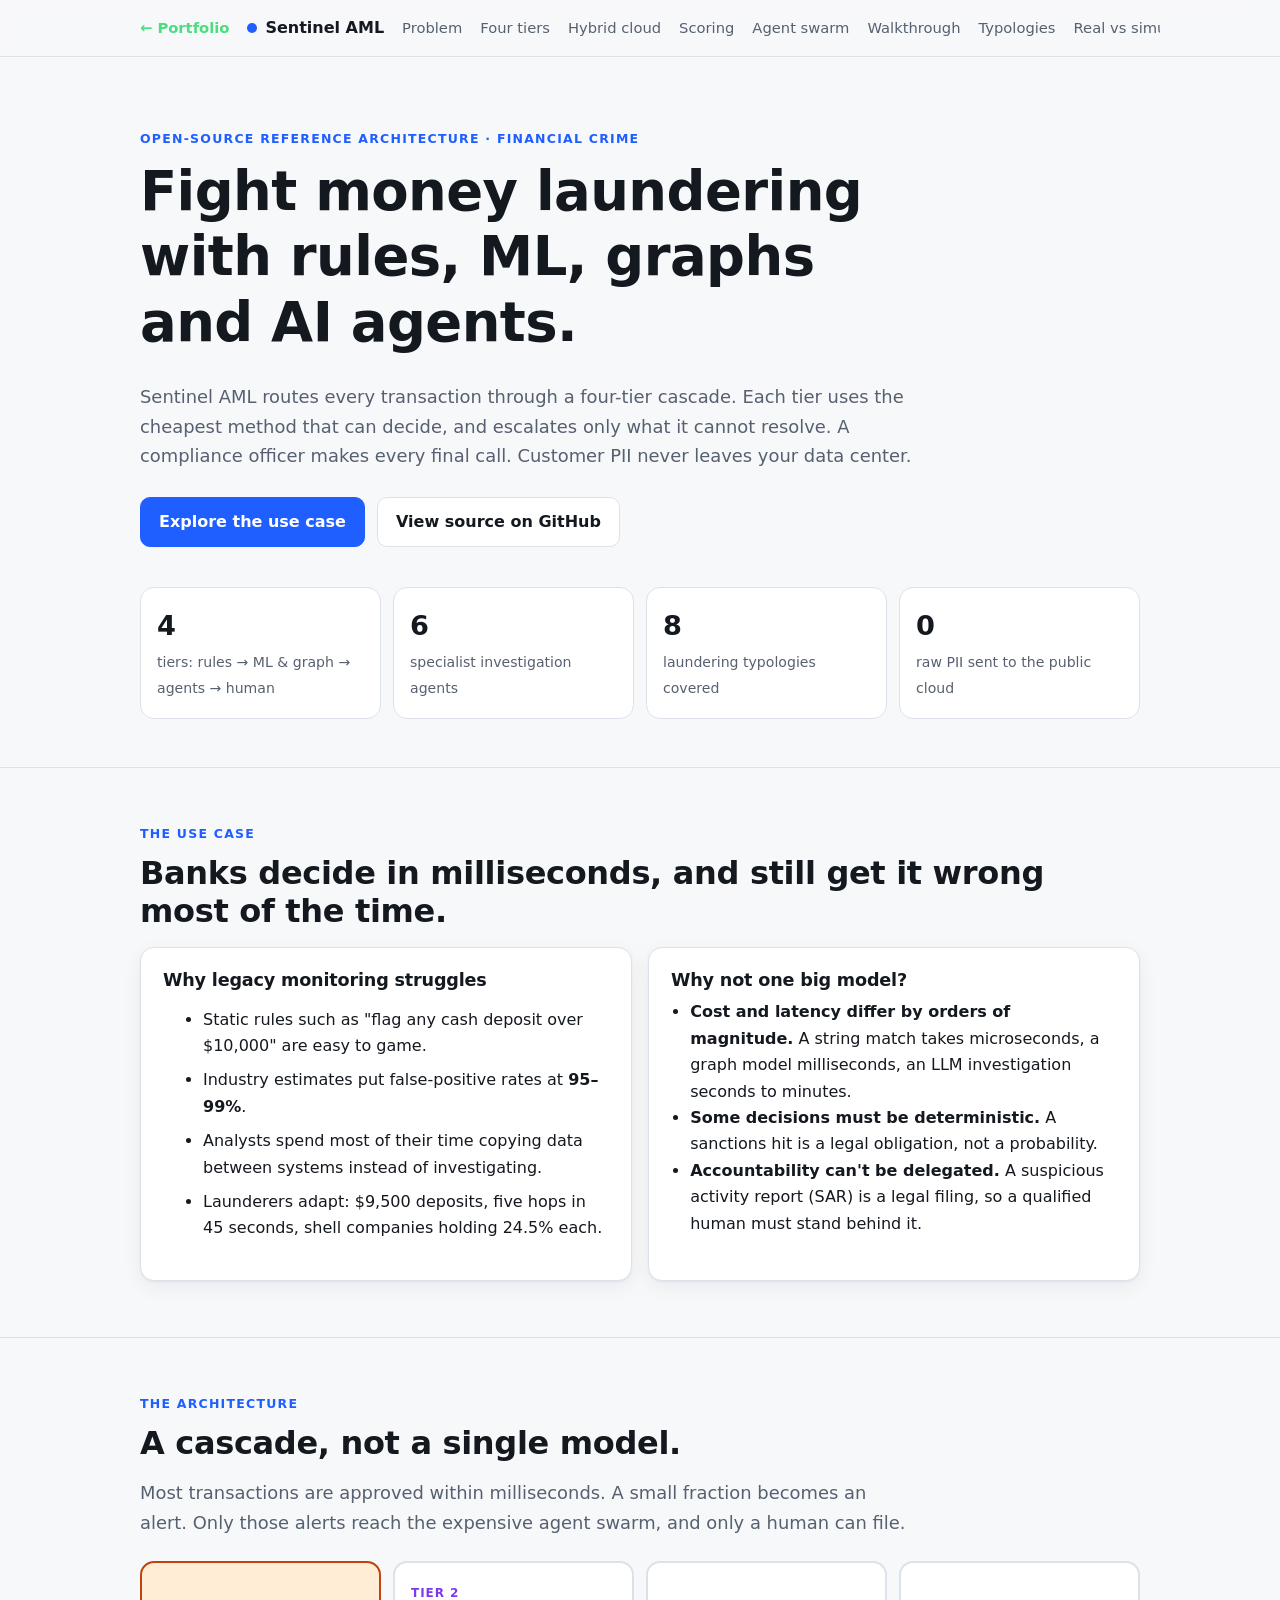
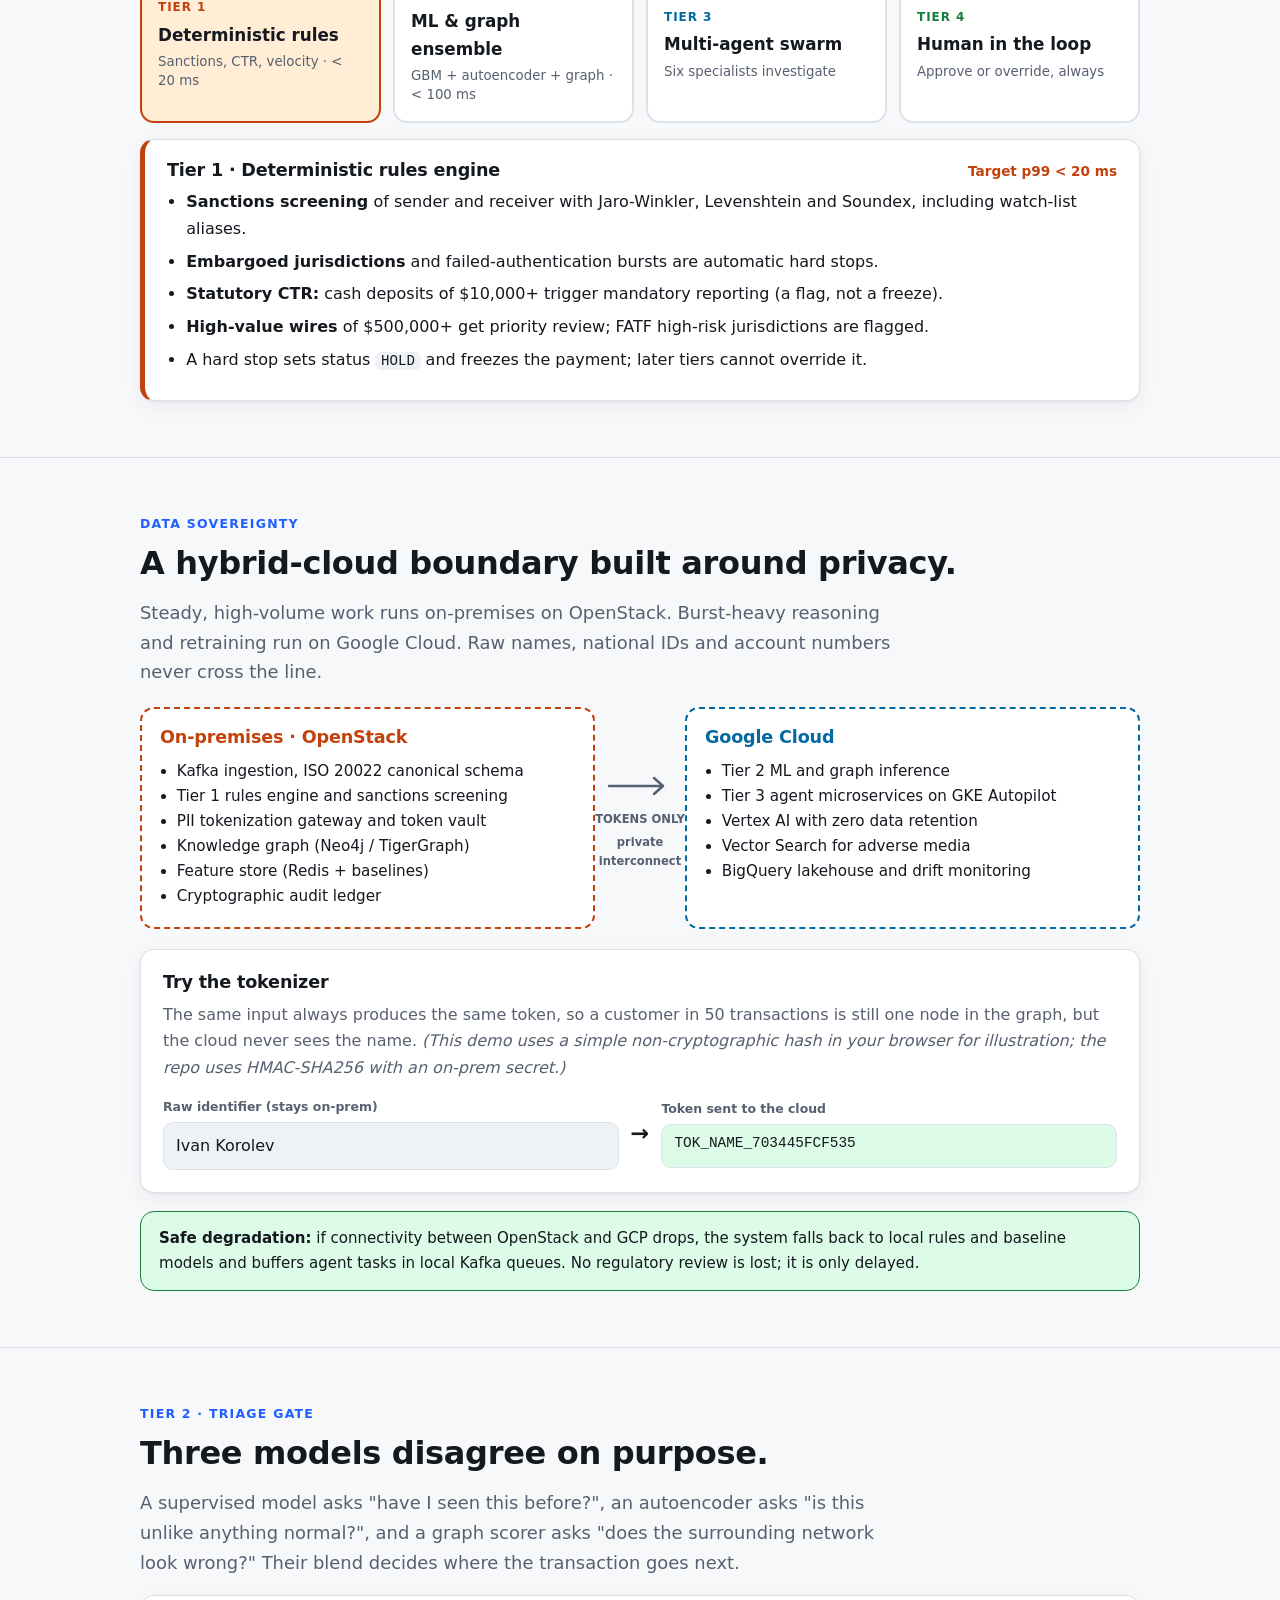
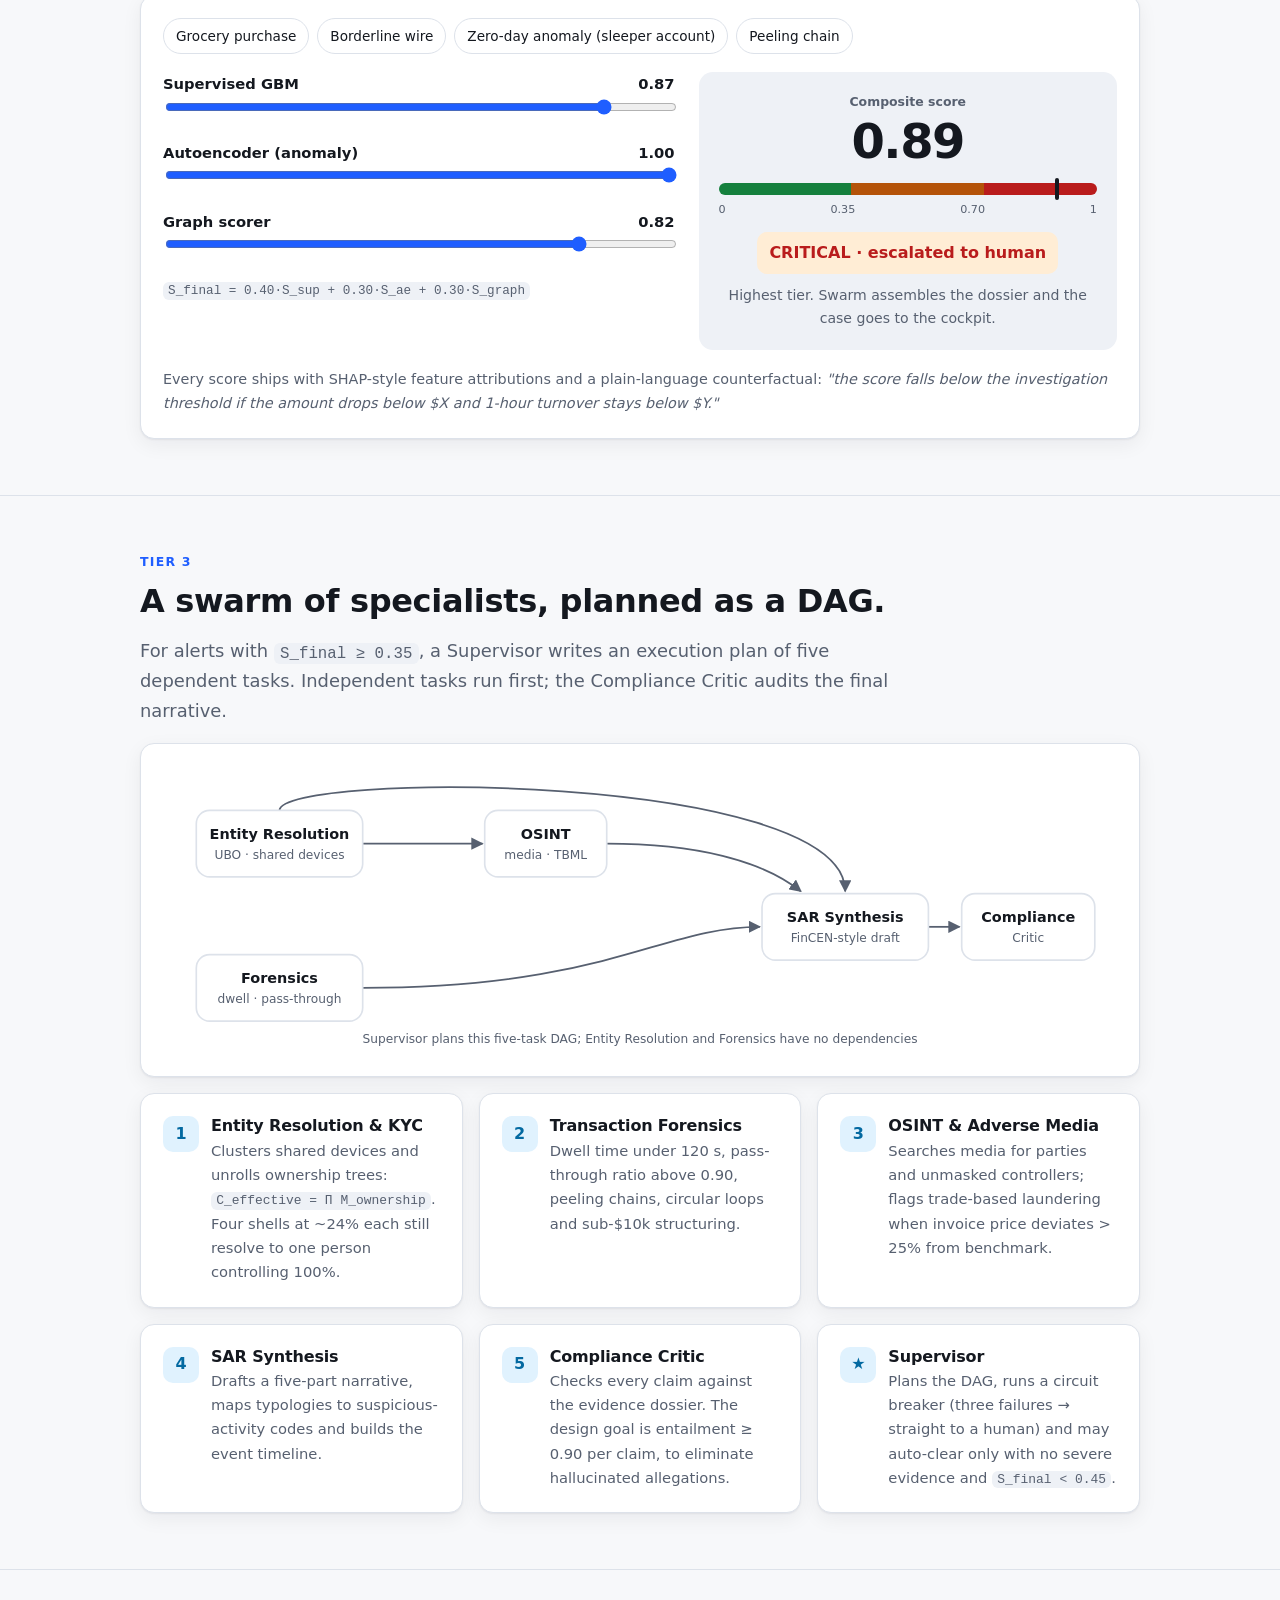
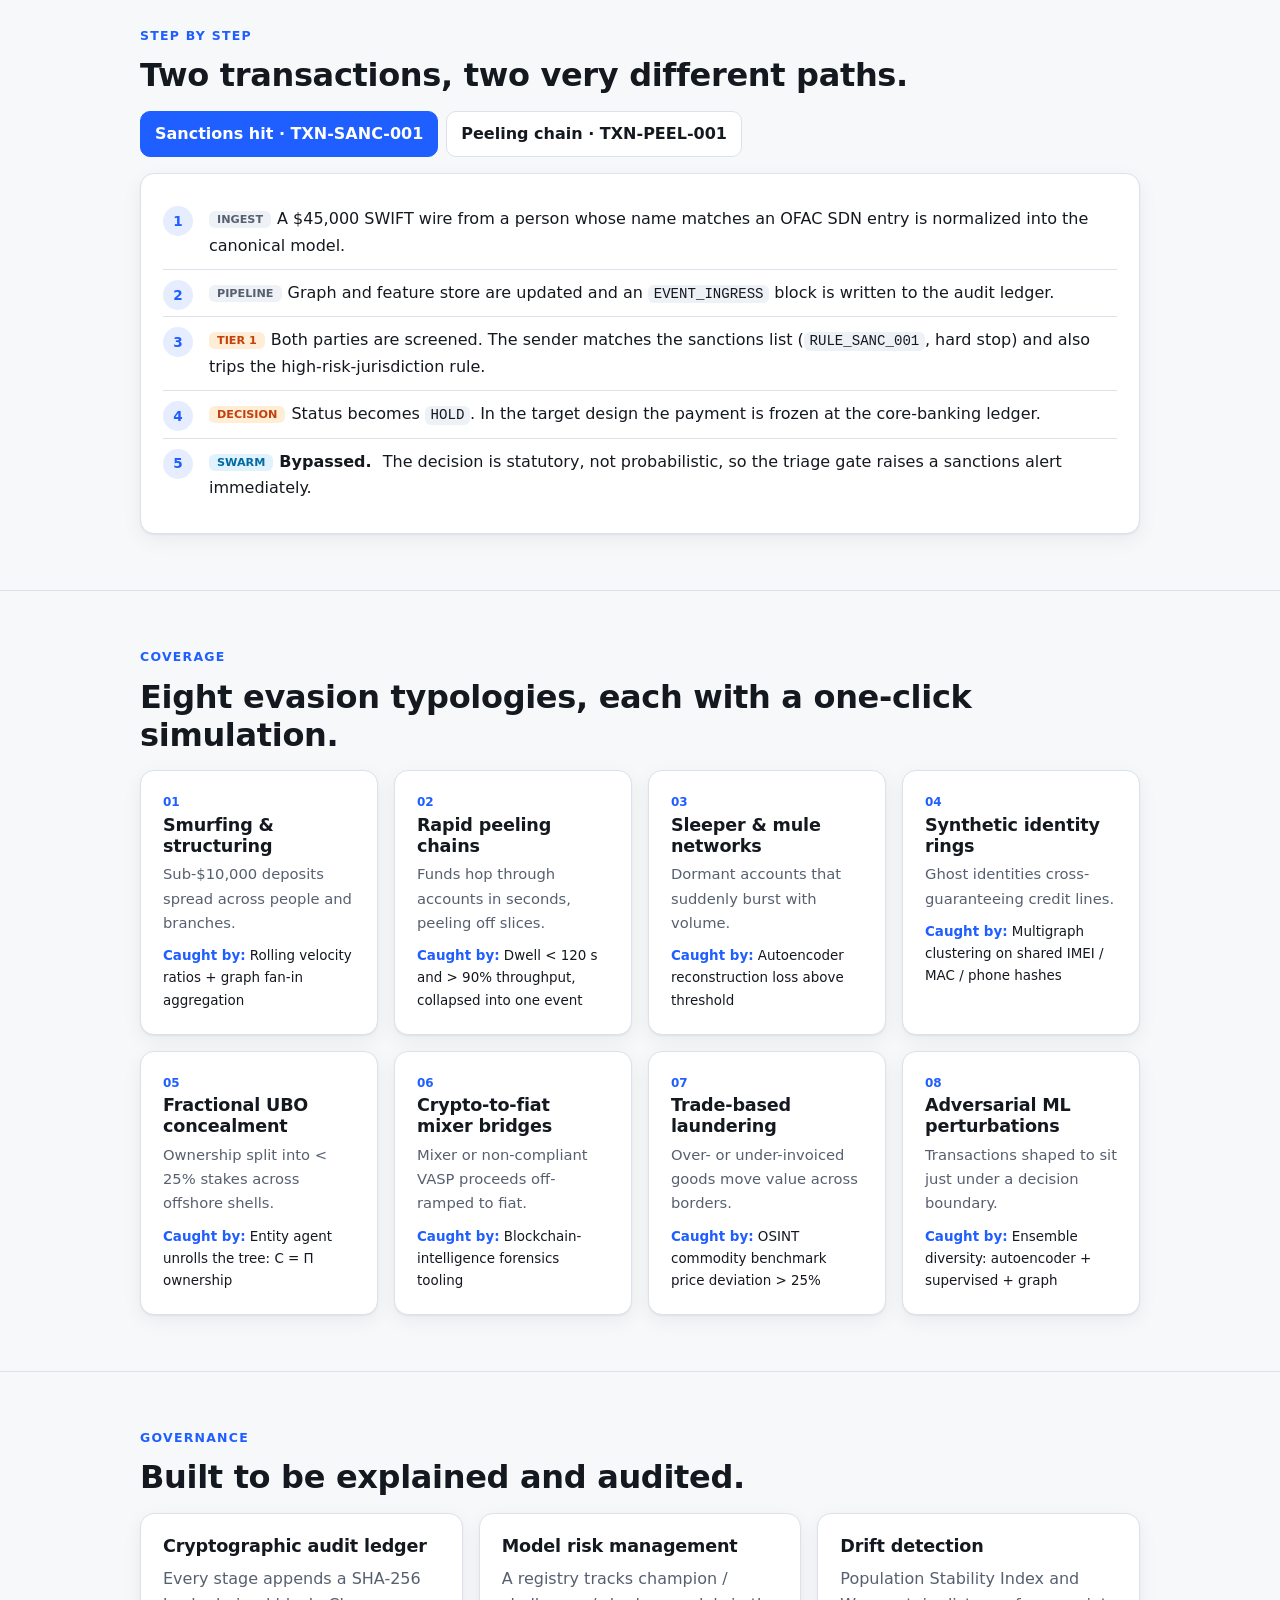
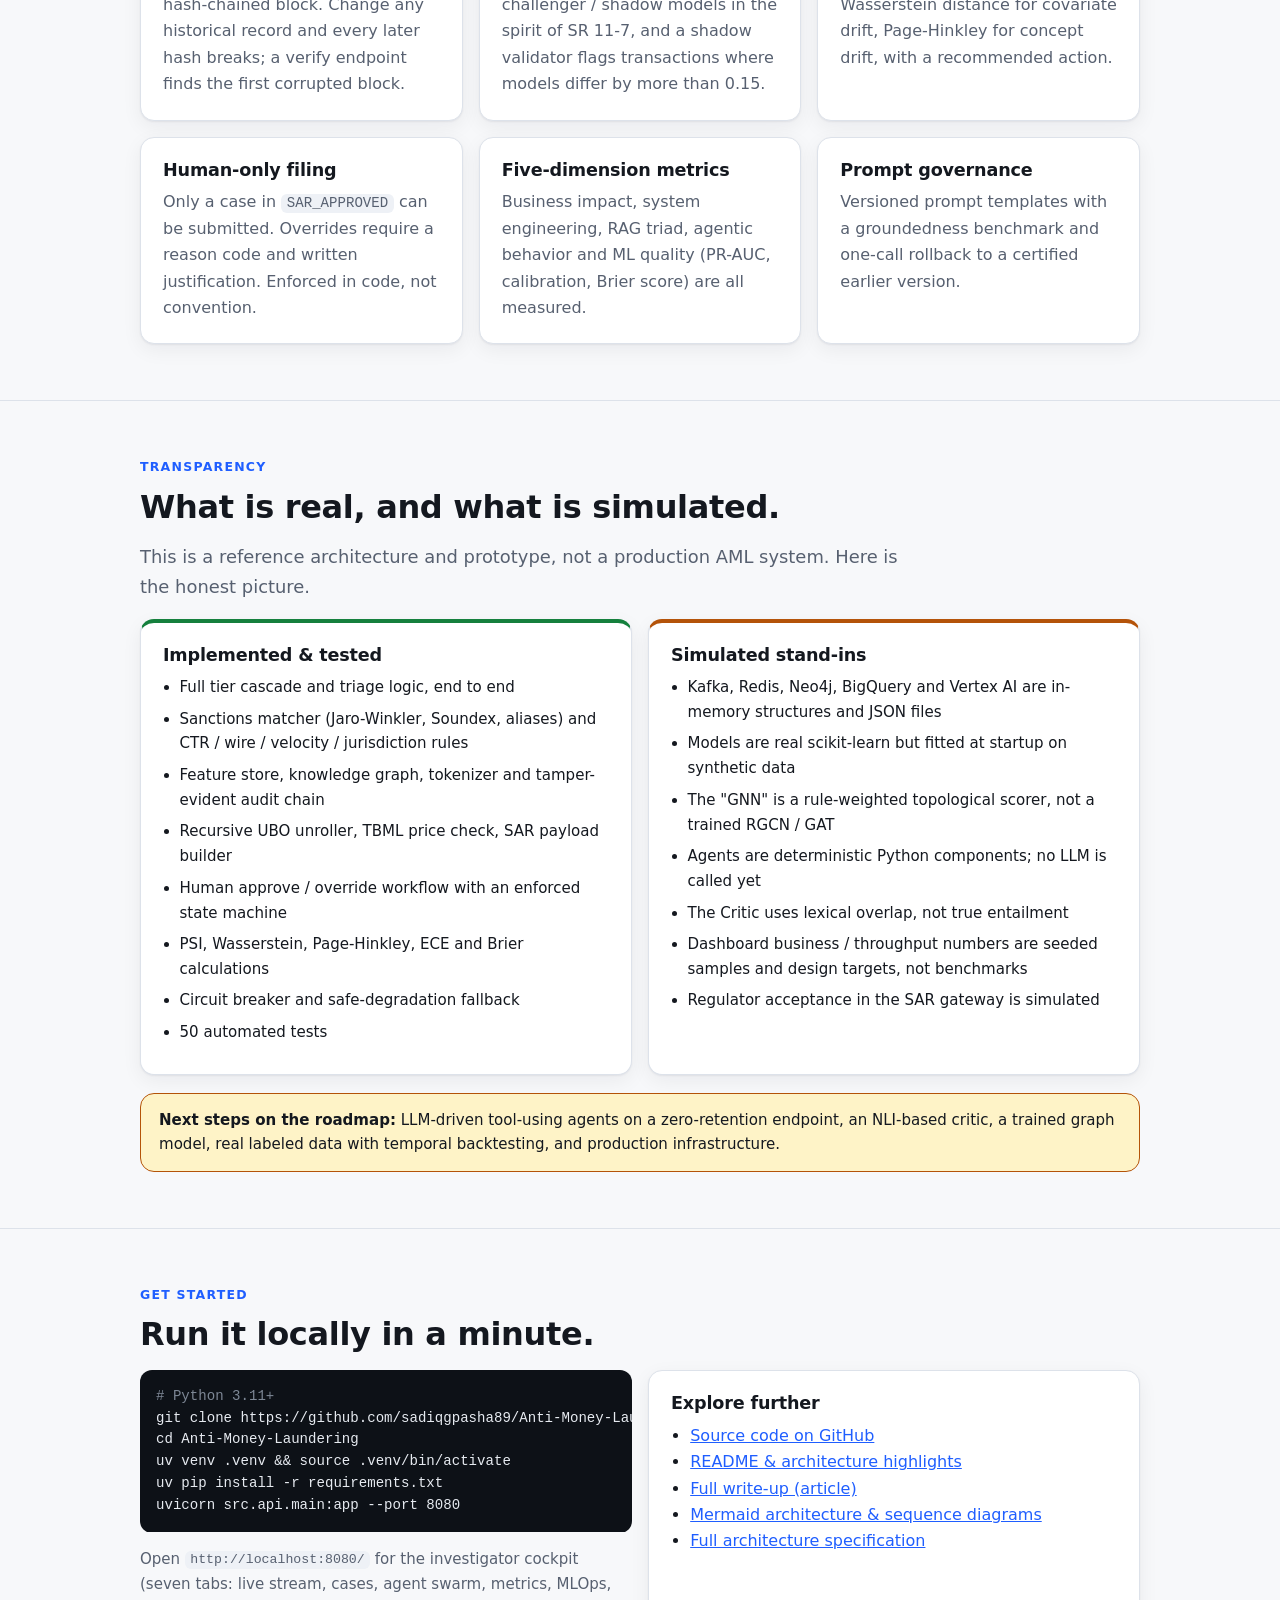
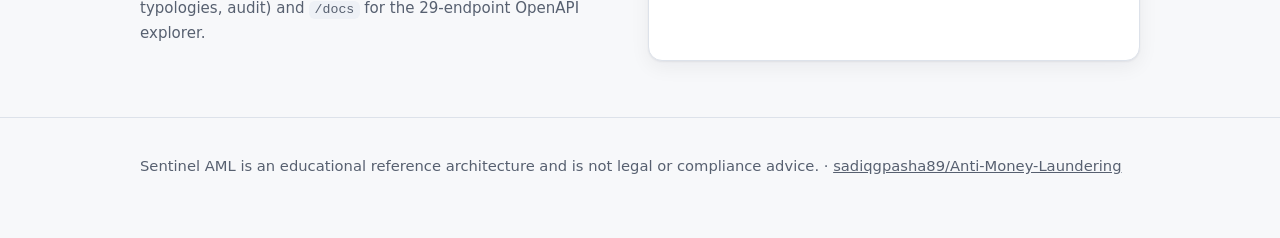
==== commit a13884ee: "Add home link to https://sadiqgpasha89.github.io/" ====
--- a/docs/index.html
+++ b/docs/index.html
@@ -175,6 +175,7 @@
 
 <nav class="top" aria-label="Page sections">
   <div class="wrap">
+    <a class="l" href="https://sadiqgpasha89.github.io/" title="Return to Sadiq G Pasha Portfolio" style="font-weight:700; color:#4ade80;">← Portfolio</a>
     <a class="brand" href="#top"><i></i>Sentinel AML</a>
     <a class="l" href="#problem">Problem</a>
     <a class="l" href="#cascade">Four tiers</a>
